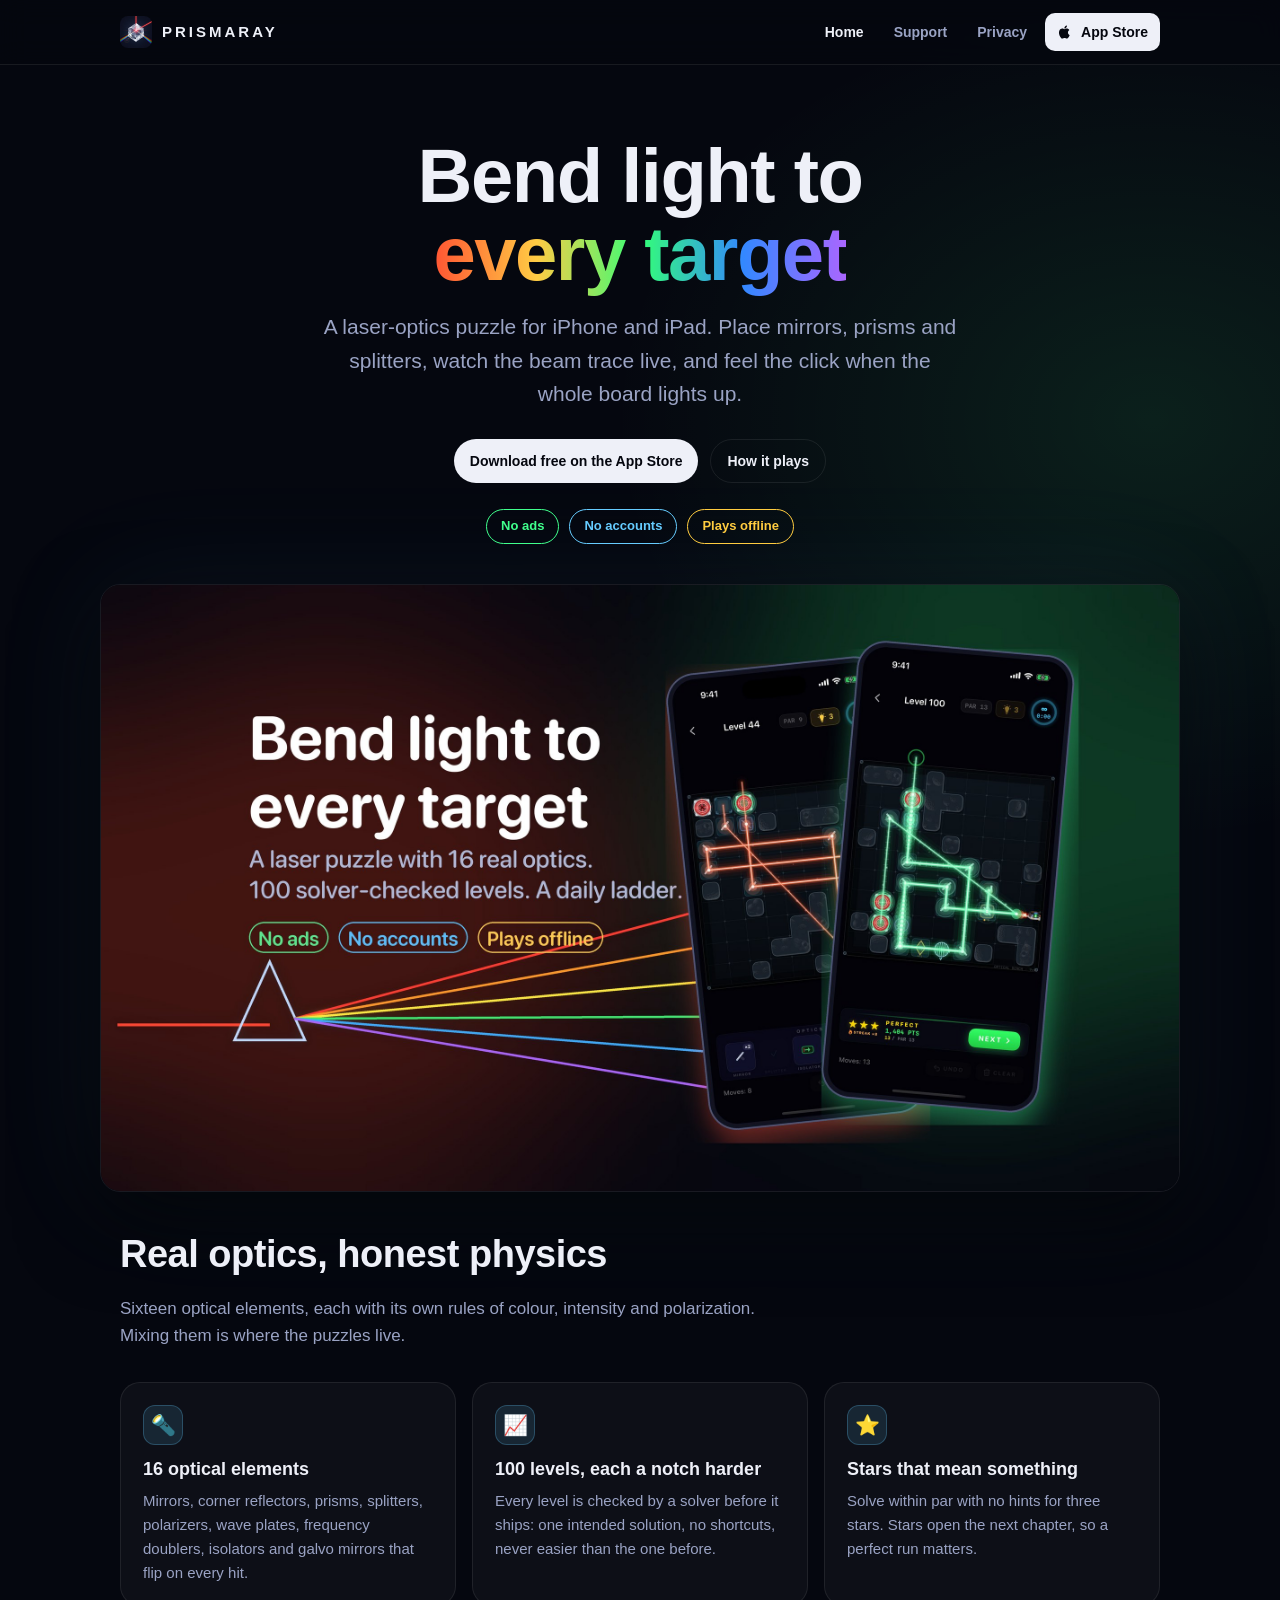
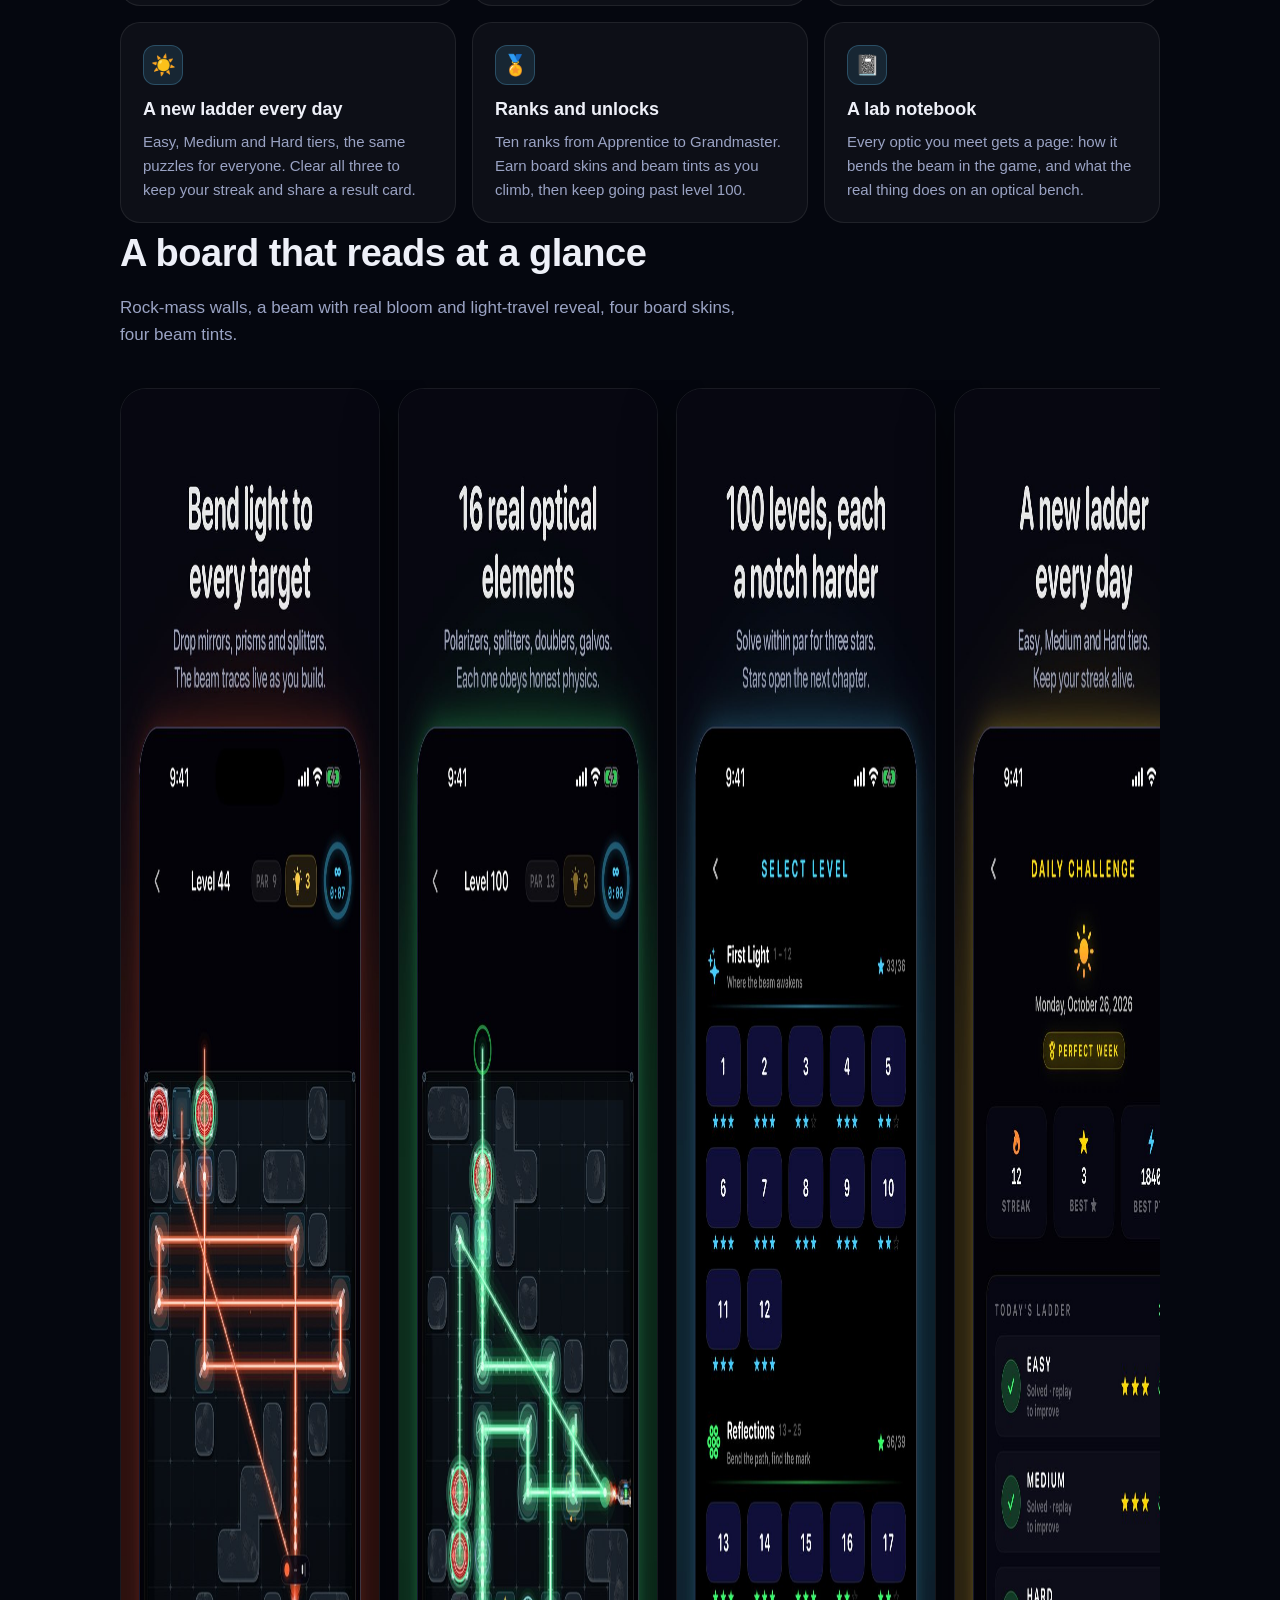
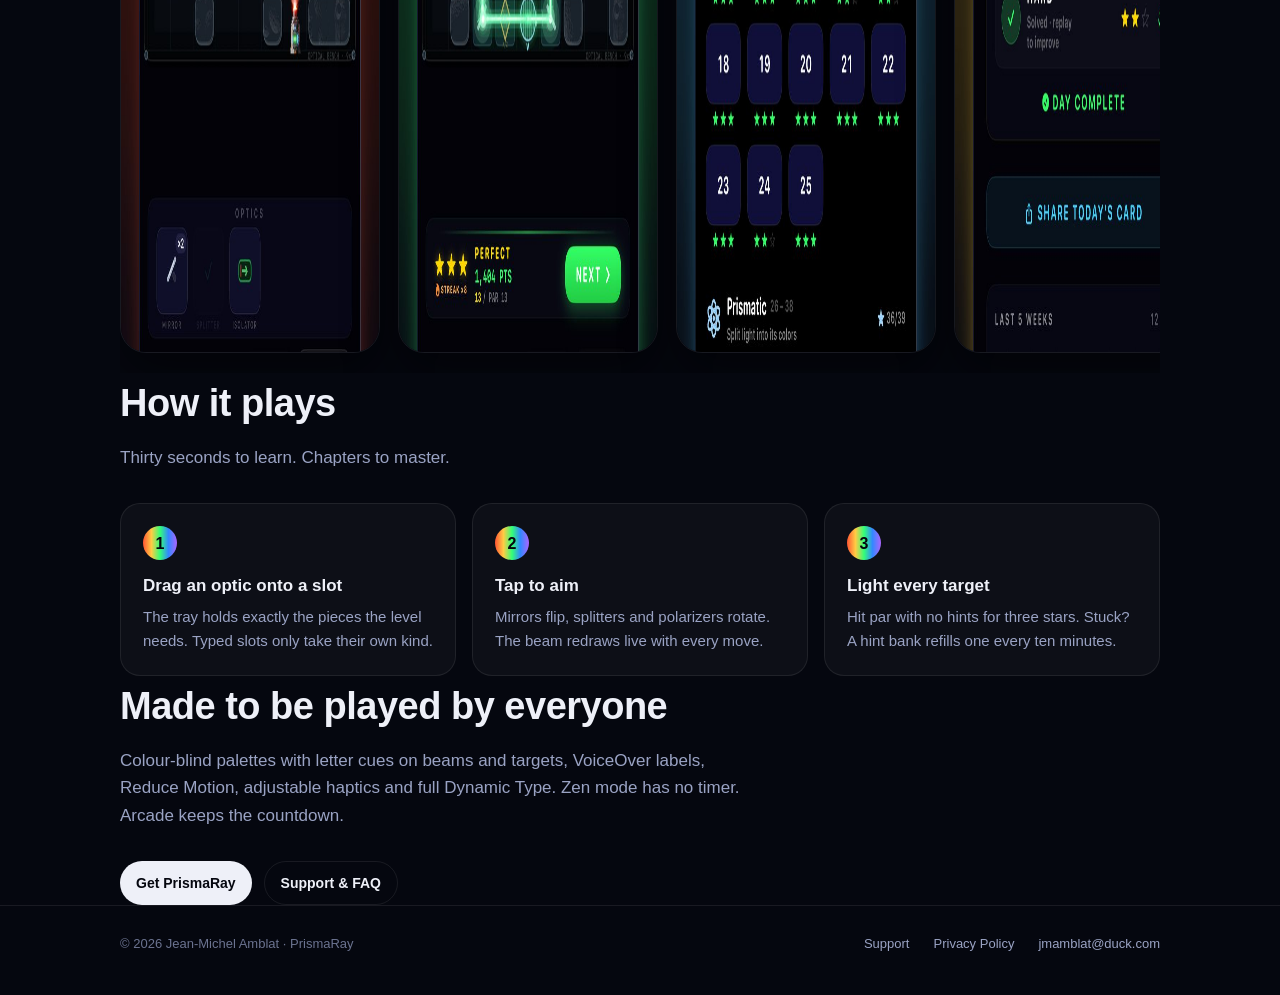
==== index.html @ 852812c8 "Redesign site: landing page, shared stylesheet, store art, FAQ accordion Co-Authored-By: Claude Fabl" ====
<!DOCTYPE html>
<html lang="en">
<head>
<meta charset="UTF-8">
<meta name="viewport" content="width=device-width, initial-scale=1.0">
<title>PrismaRay — Bend light to every target</title>
<meta name="description" content="PrismaRay is a laser-optics puzzle for iPhone and iPad. Sixteen real optical elements, 100 solver-checked levels, a daily ladder, ranks and a lab notebook. No ads, no accounts, plays offline.">
<meta property="og:title" content="PrismaRay — Bend light to every target">
<meta property="og:description" content="A laser-optics puzzle with 16 real elements, 100 solver-checked levels and a daily ladder. Free on the App Store.">
<meta property="og:image" content="https://sourcefrenchy.github.io/prismaray-pages/assets/og.jpg">
<meta property="og:type" content="website">
<meta name="twitter:card" content="summary_large_image">
<link rel="icon" href="assets/icon-512.png" type="image/png">
<link rel="apple-touch-icon" href="assets/apple-touch-icon.png">
<link rel="stylesheet" href="style.css">
</head>
<body>
<header class="nav">
  <div class="wrap">
    <a class="brand" href="index.html"><img src="assets/icon-512.png" alt="" width="32" height="32">PRISMARAY</a>
    <nav>
      <a href="index.html" class="active hide-sm">Home</a>
      <a href="support.html">Support</a>
      <a href="privacy-policy.html" class="hide-sm">Privacy</a>
      <a class="btn" href="https://apps.apple.com/us/app/prismaray/id6781785309" rel="noopener">
        <svg viewBox="0 0 24 24" aria-hidden="true"><path d="M16.37 12.6c0-2.5 2.05-3.7 2.14-3.76-1.17-1.7-2.98-1.94-3.62-1.97-1.54-.16-3 .9-3.78.9-.78 0-1.98-.88-3.26-.86-1.68.03-3.22.98-4.08 2.48-1.74 3.02-.45 7.48 1.25 9.93.83 1.2 1.82 2.54 3.12 2.5 1.25-.05 1.73-.81 3.24-.81 1.52 0 1.94.81 3.27.78 1.35-.02 2.2-1.22 3.02-2.42.95-1.39 1.34-2.74 1.36-2.81-.03-.01-2.62-1-2.66-3.96zM13.9 5.25c.69-.83 1.15-1.99 1.02-3.15-.99.04-2.19.66-2.9 1.49-.64.74-1.2 1.92-1.05 3.05 1.1.09 2.24-.56 2.93-1.39z"/></svg>
        App Store
      </a>
    </nav>
  </div>
</header>

<main>
  <section class="hero wrap">
    <h1>Bend light to<br><span>every target</span></h1>
    <p>A laser-optics puzzle for iPhone and iPad. Place mirrors, prisms and splitters, watch the beam trace live, and feel the click when the whole board lights up.</p>
    <div class="cta">
      <a class="btn" href="https://apps.apple.com/us/app/prismaray/id6781785309" rel="noopener">Download free on the App Store</a>
      <a class="btn ghost" href="#how">How it plays</a>
    </div>
    <div class="pills">
      <span class="pill g">No ads</span><span class="pill b">No accounts</span><span class="pill y">Plays offline</span>
    </div>
    <div class="art"><img src="assets/header.jpg" alt="PrismaRay boards with a red beam mid-solve and a green solved beam" width="2400" height="1350"></div>
  </section>

  <section class="wrap" id="features">
    <h2>Real optics, honest physics</h2>
    <p class="lead">Sixteen optical elements, each with its own rules of colour, intensity and polarization. Mixing them is where the puzzles live.</p>
    <div class="grid">
      <div class="card"><div class="ico">🔦</div><h3>16 optical elements</h3><p>Mirrors, corner reflectors, prisms, splitters, polarizers, wave plates, frequency doublers, isolators and galvo mirrors that flip on every hit.</p></div>
      <div class="card"><div class="ico">📈</div><h3>100 levels, each a notch harder</h3><p>Every level is checked by a solver before it ships: one intended solution, no shortcuts, never easier than the one before.</p></div>
      <div class="card"><div class="ico">⭐</div><h3>Stars that mean something</h3><p>Solve within par with no hints for three stars. Stars open the next chapter, so a perfect run matters.</p></div>
      <div class="card"><div class="ico">☀️</div><h3>A new ladder every day</h3><p>Easy, Medium and Hard tiers, the same puzzles for everyone. Clear all three to keep your streak and share a result card.</p></div>
      <div class="card"><div class="ico">🏅</div><h3>Ranks and unlocks</h3><p>Ten ranks from Apprentice to Grandmaster. Earn board skins and beam tints as you climb, then keep going past level 100.</p></div>
      <div class="card"><div class="ico">📓</div><h3>A lab notebook</h3><p>Every optic you meet gets a page: how it bends the beam in the game, and what the real thing does on an optical bench.</p></div>
    </div>
  </section>

  <section class="wrap" id="screens">
    <h2>A board that reads at a glance</h2>
    <p class="lead">Rock-mass walls, a beam with real bloom and light-travel reveal, four board skins, four beam tints.</p>
    <div class="screens">
      <img src="assets/01-bend-light.jpg" alt="Level 44 with a red beam bouncing between mirrors" loading="lazy" width="720" height="1565">
      <img src="assets/02-optics.jpg" alt="Level 100 solved, showing polarizers, a wave plate and an isolator" loading="lazy" width="720" height="1565">
      <img src="assets/03-levels.jpg" alt="Chapter level select with stars" loading="lazy" width="720" height="1565">
      <img src="assets/04-daily.jpg" alt="Daily challenge ladder with a twelve-day streak" loading="lazy" width="720" height="1565">
      <img src="assets/05-ranks.jpg" alt="A solved board in the neon skin" loading="lazy" width="720" height="1565">
      <img src="assets/06-codex.jpg" alt="The lab notebook codex" loading="lazy" width="720" height="1565">
    </div>
  </section>

  <section class="wrap" id="how">
    <h2>How it plays</h2>
    <p class="lead">Thirty seconds to learn. Chapters to master.</p>
    <div class="steps">
      <div class="step"><h3>Drag an optic onto a slot</h3><p>The tray holds exactly the pieces the level needs. Typed slots only take their own kind.</p></div>
      <div class="step"><h3>Tap to aim</h3><p>Mirrors flip, splitters and polarizers rotate. The beam redraws live with every move.</p></div>
      <div class="step"><h3>Light every target</h3><p>Hit par with no hints for three stars. Stuck? A hint bank refills one every ten minutes.</p></div>
    </div>
  </section>

  <section class="wrap" id="everyone">
    <h2>Made to be played by everyone</h2>
    <p class="lead">Colour-blind palettes with letter cues on beams and targets, VoiceOver labels, Reduce Motion, adjustable haptics and full Dynamic Type. Zen mode has no timer. Arcade keeps the countdown.</p>
    <div class="cta" style="display:flex;gap:12px;flex-wrap:wrap">
      <a class="btn" href="https://apps.apple.com/us/app/prismaray/id6781785309" rel="noopener">Get PrismaRay</a>
      <a class="btn ghost" href="support.html">Support &amp; FAQ</a>
    </div>
  </section>
</main>

<footer>
  <div class="wrap">
    <span>© 2026 Jean-Michel Amblat · PrismaRay</span>
    <span class="spacer"></span>
    <a href="support.html">Support</a>
    <a href="privacy-policy.html">Privacy Policy</a>
    <a href="mailto:jmamblat@duck.com">jmamblat@duck.com</a>
  </div>
</footer>
</body>
</html>
---- style.css ----
:root {
  color-scheme: dark;
  --bg: #05070f;
  --bg-2: #0a0d1c;
  --surface: rgba(255,255,255,.035);
  --border: rgba(255,255,255,.08);
  --text: #eef0f8;
  --muted: #9aa3c4;
  --accent: #66ccff;
  --red: #ff5c40;
  --green: #40ff8c;
  --yellow: #ffcc40;
  --rainbow: linear-gradient(90deg,#ff5533,#ffcc44,#33ff77,#3388ff,#aa66ff);
  --radius: 20px;
}
* { box-sizing: border-box; }
html { scroll-behavior: smooth; }
body {
  margin: 0; background: var(--bg); color: var(--text);
  font-family: ui-rounded, -apple-system, BlinkMacSystemFont, "SF Pro Rounded", "Segoe UI", Roboto, sans-serif;
  line-height: 1.6; -webkit-font-smoothing: antialiased;
  background-image:
    radial-gradient(900px 600px at 15% -10%, rgba(255,92,64,.16), transparent 60%),
    radial-gradient(900px 700px at 90% 10%, rgba(64,255,140,.10), transparent 60%);
  background-repeat: no-repeat;
}
a { color: var(--accent); text-decoration: none; }
a:hover { text-decoration: underline; }
.wrap { max-width: 1080px; margin: 0 auto; padding: 0 20px; }

/* Nav */
.nav { position: sticky; top: 0; z-index: 10; backdrop-filter: blur(14px); -webkit-backdrop-filter: blur(14px);
  background: rgba(5,7,15,.72); border-bottom: 1px solid var(--border); }
.nav .wrap { display: flex; align-items: center; gap: 14px; height: 64px; }
.brand { display: flex; align-items: center; gap: 10px; color: var(--text); font-weight: 700; letter-spacing: 3px; font-size: 15px; }
.brand img { width: 32px; height: 32px; border-radius: 8px; }
.brand:hover { text-decoration: none; }
.nav nav { margin-left: auto; display: flex; gap: 6px; align-items: center; }
.nav nav a { color: var(--muted); font-size: 14px; font-weight: 600; padding: 8px 12px; border-radius: 10px; }
.nav nav a:hover { color: var(--text); background: var(--surface); text-decoration: none; }
.nav nav a.active { color: var(--text); }
.btn { display: inline-flex; align-items: center; gap: 8px; padding: 10px 16px; border-radius: 999px;
  font-weight: 700; font-size: 14px; color: #05070f !important; background: var(--text); white-space: nowrap; }
.btn:hover { text-decoration: none; background: #fff; }
.btn.ghost { background: transparent; color: var(--text) !important; border: 1px solid var(--border); }
.btn.ghost:hover { background: var(--surface); }
.btn svg { width: 16px; height: 16px; fill: currentColor; }

/* Hero */
.hero { padding: 72px 0 32px; text-align: center; }
.hero h1 { font-size: clamp(40px, 7vw, 76px); line-height: 1.02; letter-spacing: -1.5px; margin: 0 0 18px; font-weight: 800; }
.hero h1 span { background: var(--rainbow); -webkit-background-clip: text; background-clip: text; color: transparent; }
.hero p { font-size: clamp(17px, 2.2vw, 21px); color: var(--muted); max-width: 640px; margin: 0 auto 28px; }
.hero .cta { display: flex; gap: 12px; justify-content: center; flex-wrap: wrap; }
.pills { display: flex; gap: 10px; justify-content: center; flex-wrap: wrap; margin-top: 26px; }
.pill { font-size: 13px; font-weight: 700; padding: 6px 14px; border-radius: 999px; border: 1px solid; }
.pill.g { color: var(--green); } .pill.b { color: var(--accent); } .pill.y { color: var(--yellow); }

.art { margin: 40px auto 0; border-radius: var(--radius); overflow: hidden; border: 1px solid var(--border);
  box-shadow: 0 30px 80px rgba(0,0,0,.6), 0 0 120px rgba(102,204,255,.08); }
.art img { display: block; width: 100%; height: auto; }

/* Sections */
section { padding: 64px 0; }
h2 { font-size: clamp(26px, 4vw, 38px); letter-spacing: -.5px; margin: 0 0 10px; }
.lead { color: var(--muted); font-size: 17px; max-width: 640px; margin: 0 0 32px; }
.grid { display: grid; grid-template-columns: repeat(auto-fit, minmax(260px, 1fr)); gap: 16px; }
.card { background: var(--surface); border: 1px solid var(--border); border-radius: var(--radius); padding: 22px 22px 20px; }
.card h3 { margin: 10px 0 6px; font-size: 18px; }
.card p { margin: 0; color: var(--muted); font-size: 15px; }
.ico { width: 40px; height: 40px; border-radius: 12px; display: grid; place-items: center; font-size: 20px;
  background: rgba(102,204,255,.12); border: 1px solid rgba(102,204,255,.25); }

/* Screens */
.screens { display: flex; gap: 18px; overflow-x: auto; padding: 8px 4px 20px; scroll-snap-type: x mandatory; -webkit-overflow-scrolling: touch; }
.screens img { flex: 0 0 auto; width: 260px; border-radius: 26px; border: 1px solid var(--border); scroll-snap-align: start;
  box-shadow: 0 20px 50px rgba(0,0,0,.5); }

/* Steps */
.steps { display: grid; grid-template-columns: repeat(auto-fit, minmax(220px, 1fr)); gap: 16px; counter-reset: step; }
.step { padding: 22px; border-radius: var(--radius); background: var(--surface); border: 1px solid var(--border); }
.step::before { counter-increment: step; content: counter(step); display: inline-grid; place-items: center; width: 34px; height: 34px;
  border-radius: 50%; background: var(--rainbow); color: #05070f; font-weight: 800; margin-bottom: 12px; }
.step h3 { margin: 0 0 6px; font-size: 17px; } .step p { margin: 0; color: var(--muted); font-size: 15px; }

/* Docs pages */
.doc { padding: 56px 0 80px; max-width: 760px; }
.doc h1 { font-size: clamp(32px, 5vw, 44px); letter-spacing: -.5px; margin: 0 0 6px; }
.doc .sub { color: var(--muted); font-size: 14px; margin-bottom: 28px; }
.doc h2 { font-size: 22px; margin: 40px 0 10px; }
.doc p, .doc li { color: #c8cdde; font-size: 16px; }
.callout { background: var(--surface); border: 1px solid var(--border); border-left: 3px solid var(--accent); border-radius: 14px; padding: 16px 20px; }
.callout p { margin: 0; }
details { border: 1px solid var(--border); border-radius: 14px; background: var(--surface); padding: 0 18px; margin-top: 10px; }
summary { cursor: pointer; font-weight: 700; padding: 14px 0; list-style: none; display: flex; justify-content: space-between; align-items: center; }
summary::-webkit-details-marker { display: none; }
summary::after { content: "+"; color: var(--muted); font-size: 20px; }
details[open] summary::after { content: "–"; }
details p { margin: 0 0 14px; }

footer { border-top: 1px solid var(--border); padding: 28px 0 40px; color: #6b7390; font-size: 13px; }
footer .wrap { display: flex; flex-wrap: wrap; gap: 12px 24px; align-items: center; }
footer a { color: var(--muted); }
footer .spacer { flex: 1; }
@media (max-width: 600px) { .nav nav a.hide-sm { display: none; } .hero { padding-top: 48px; } section { padding: 48px 0; } }
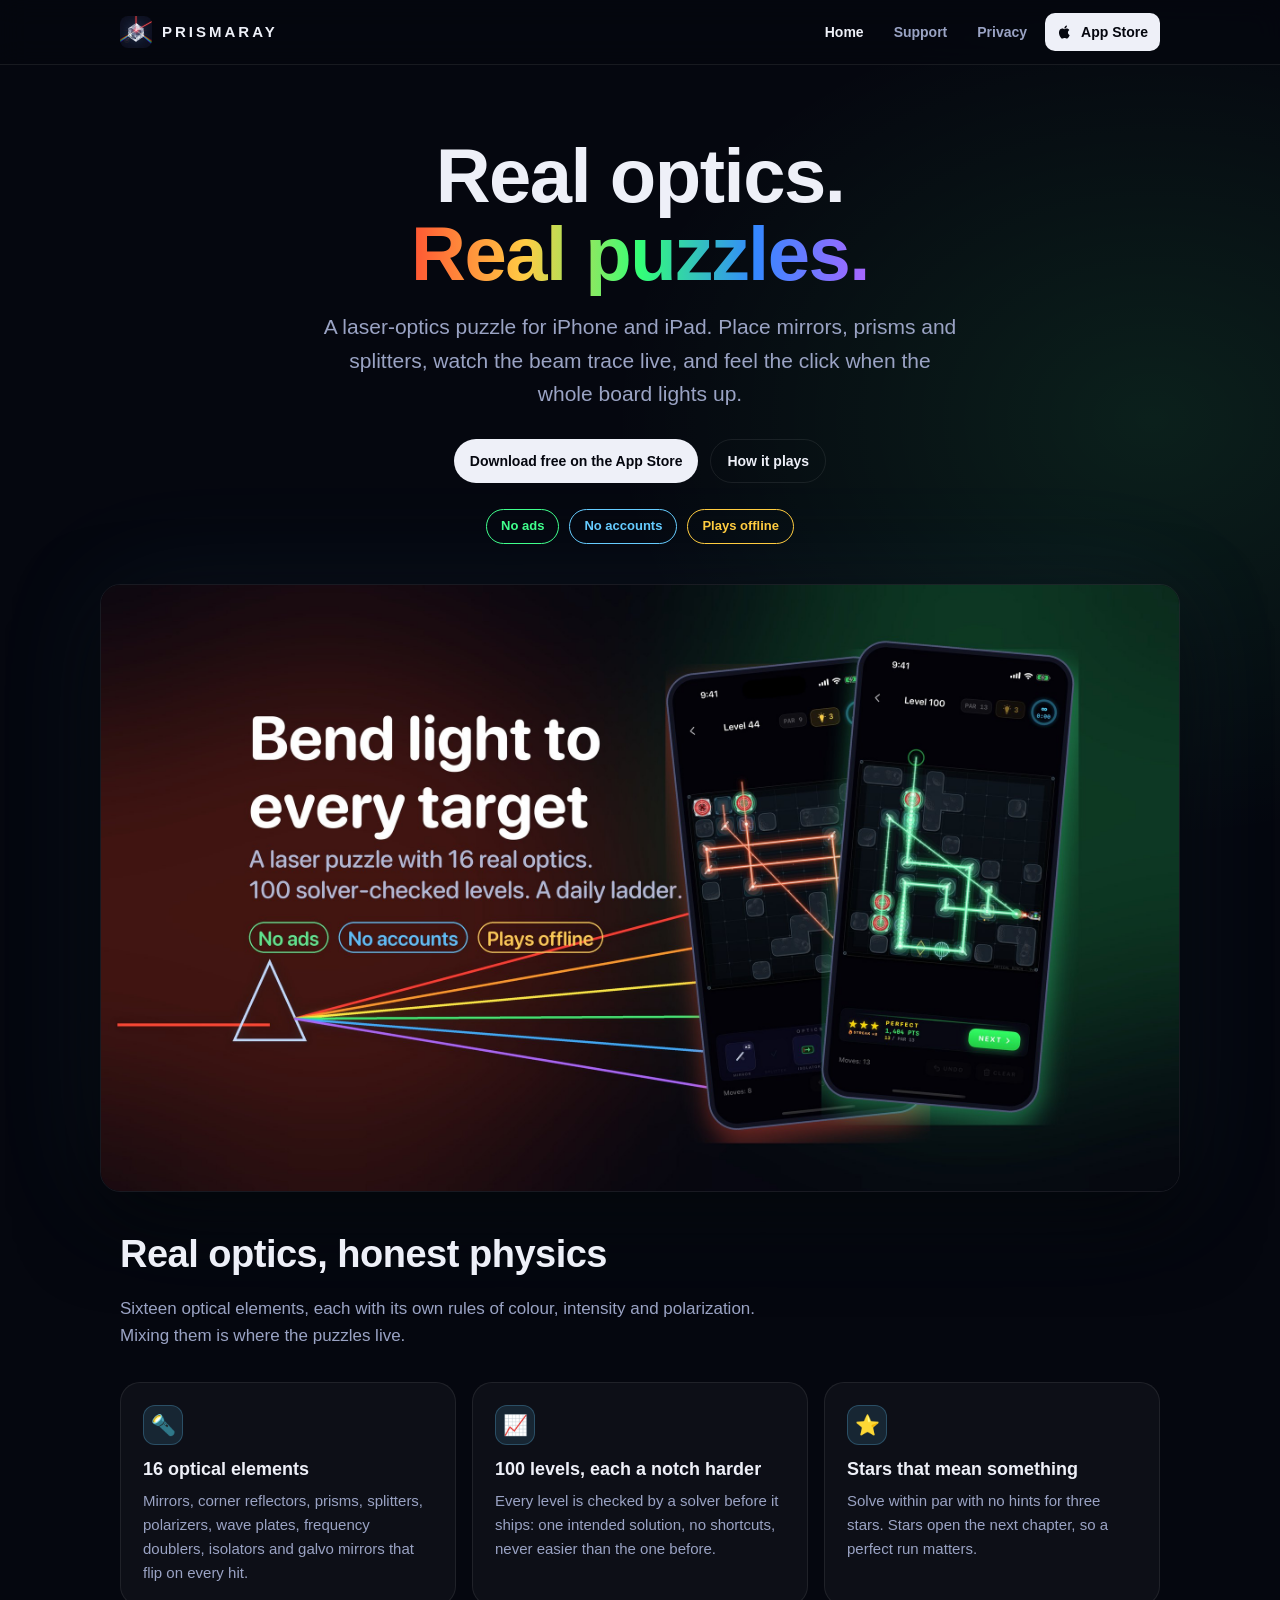
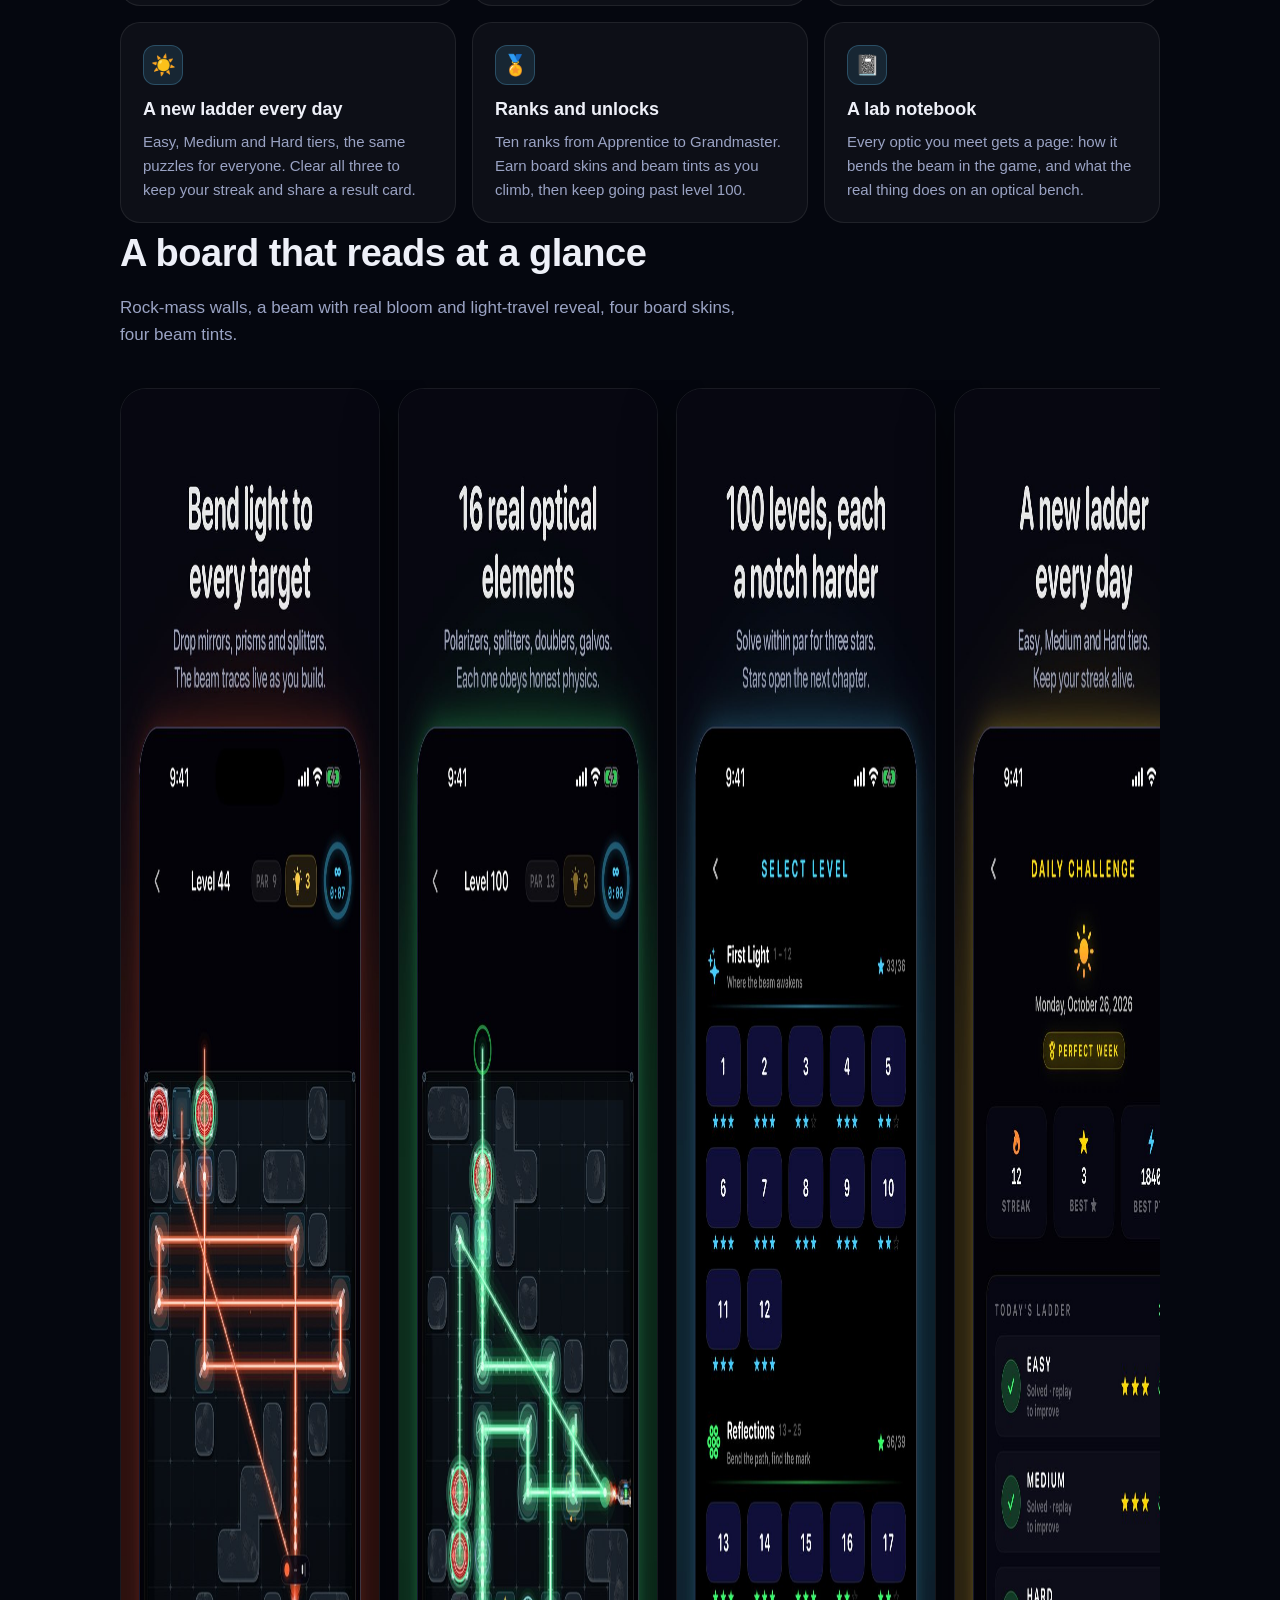
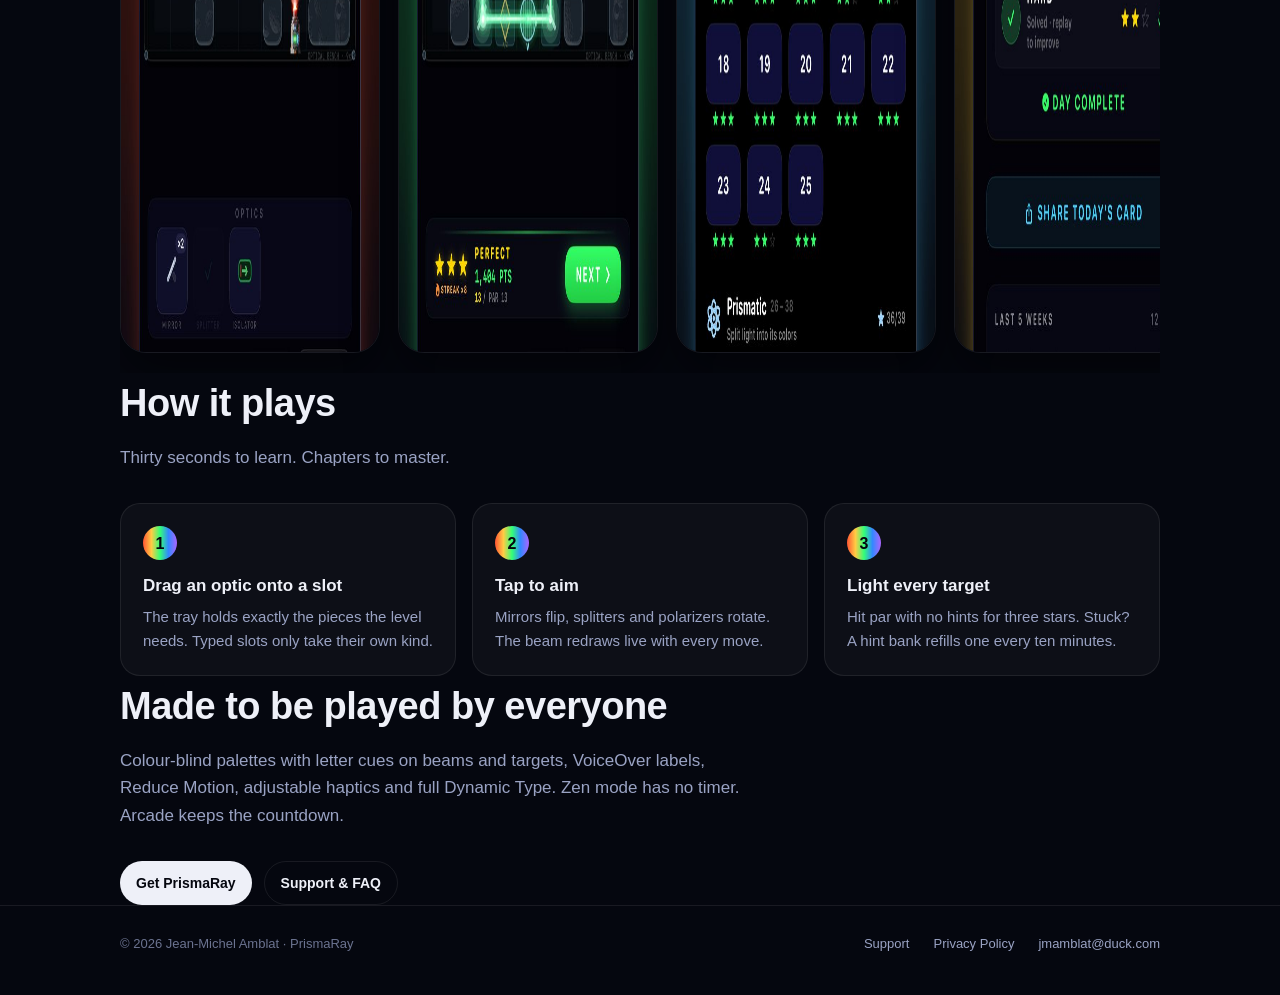
==== commit 240500ac: "Landing headline no longer repeats the header art Co-Authored-By: Claude Fable 5.1 <noreply@anthropi" ====
--- a/index.html
+++ b/index.html
@@ -32,7 +32,7 @@
 
 <main>
   <section class="hero wrap">
-    <h1>Bend light to<br><span>every target</span></h1>
+    <h1>Real optics.<br><span>Real puzzles.</span></h1>
     <p>A laser-optics puzzle for iPhone and iPad. Place mirrors, prisms and splitters, watch the beam trace live, and feel the click when the whole board lights up.</p>
     <div class="cta">
       <a class="btn" href="https://apps.apple.com/us/app/prismaray/id6781785309" rel="noopener">Download free on the App Store</a>
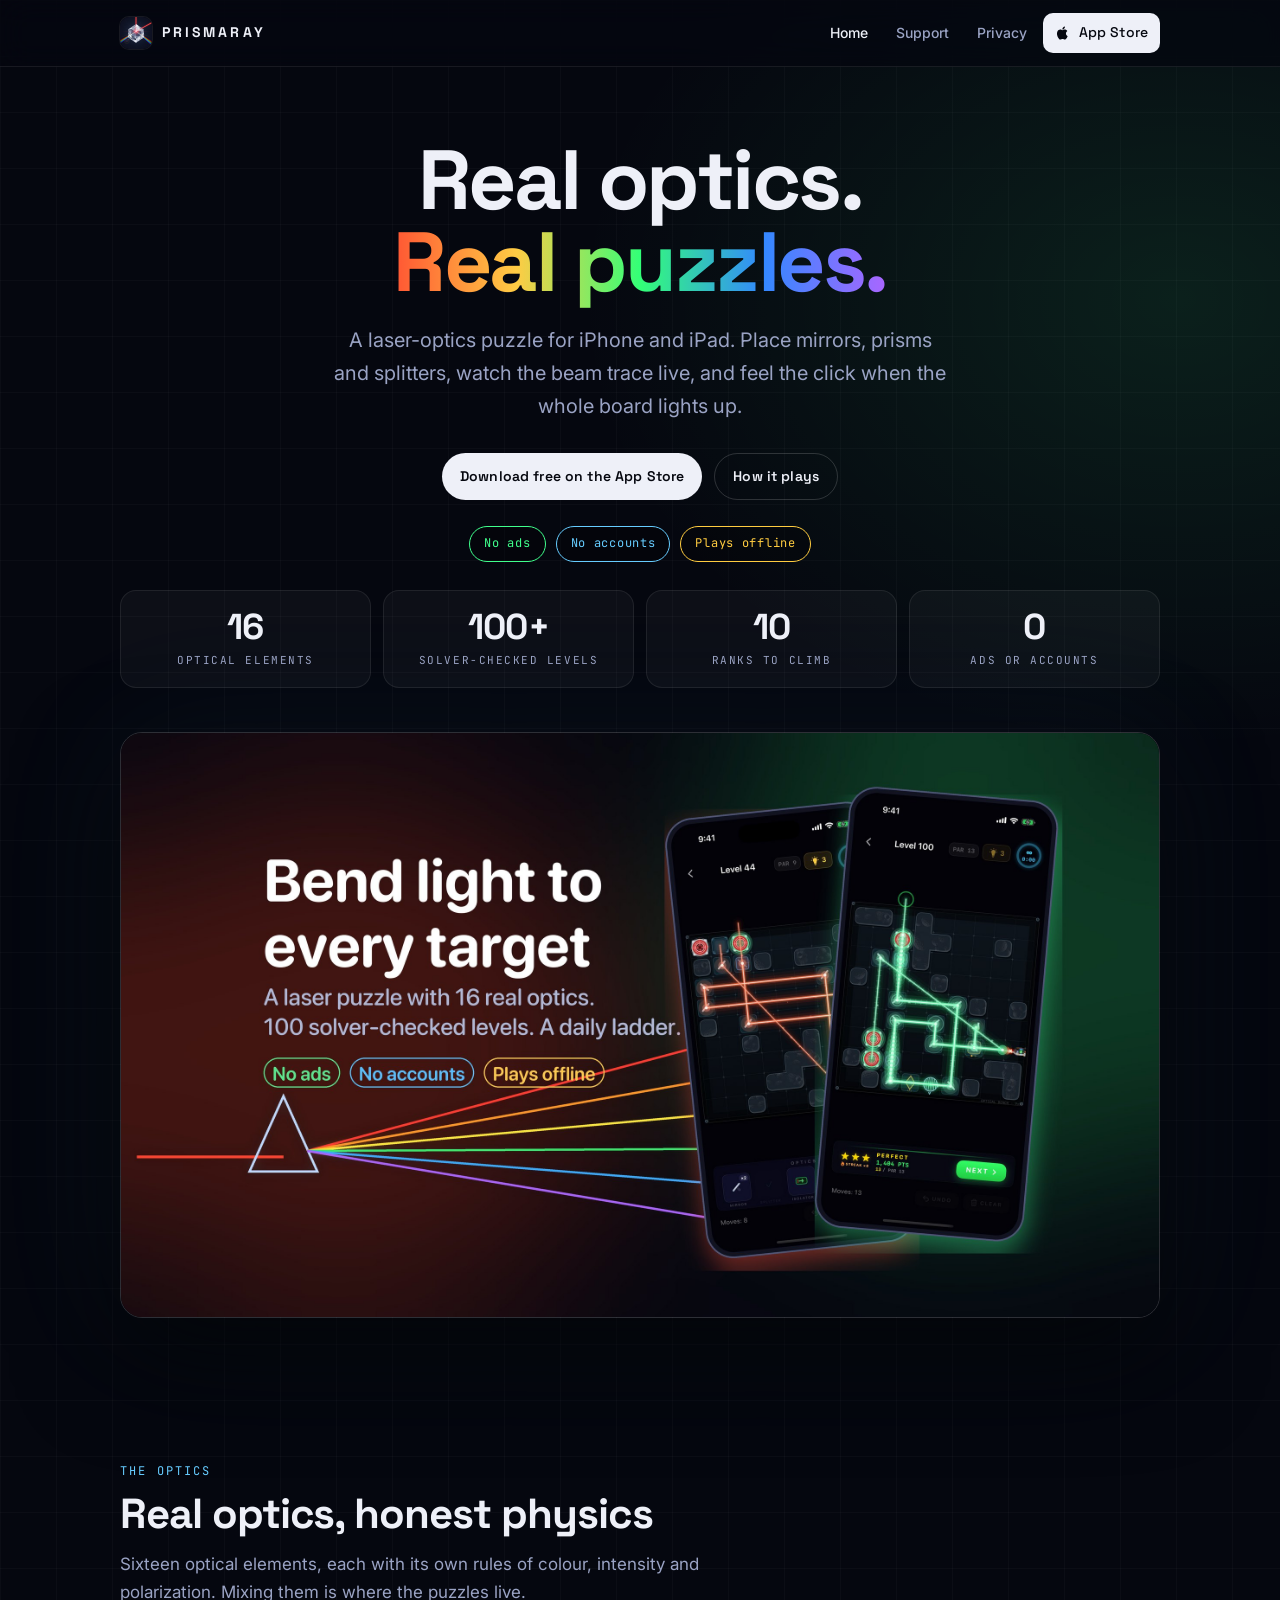
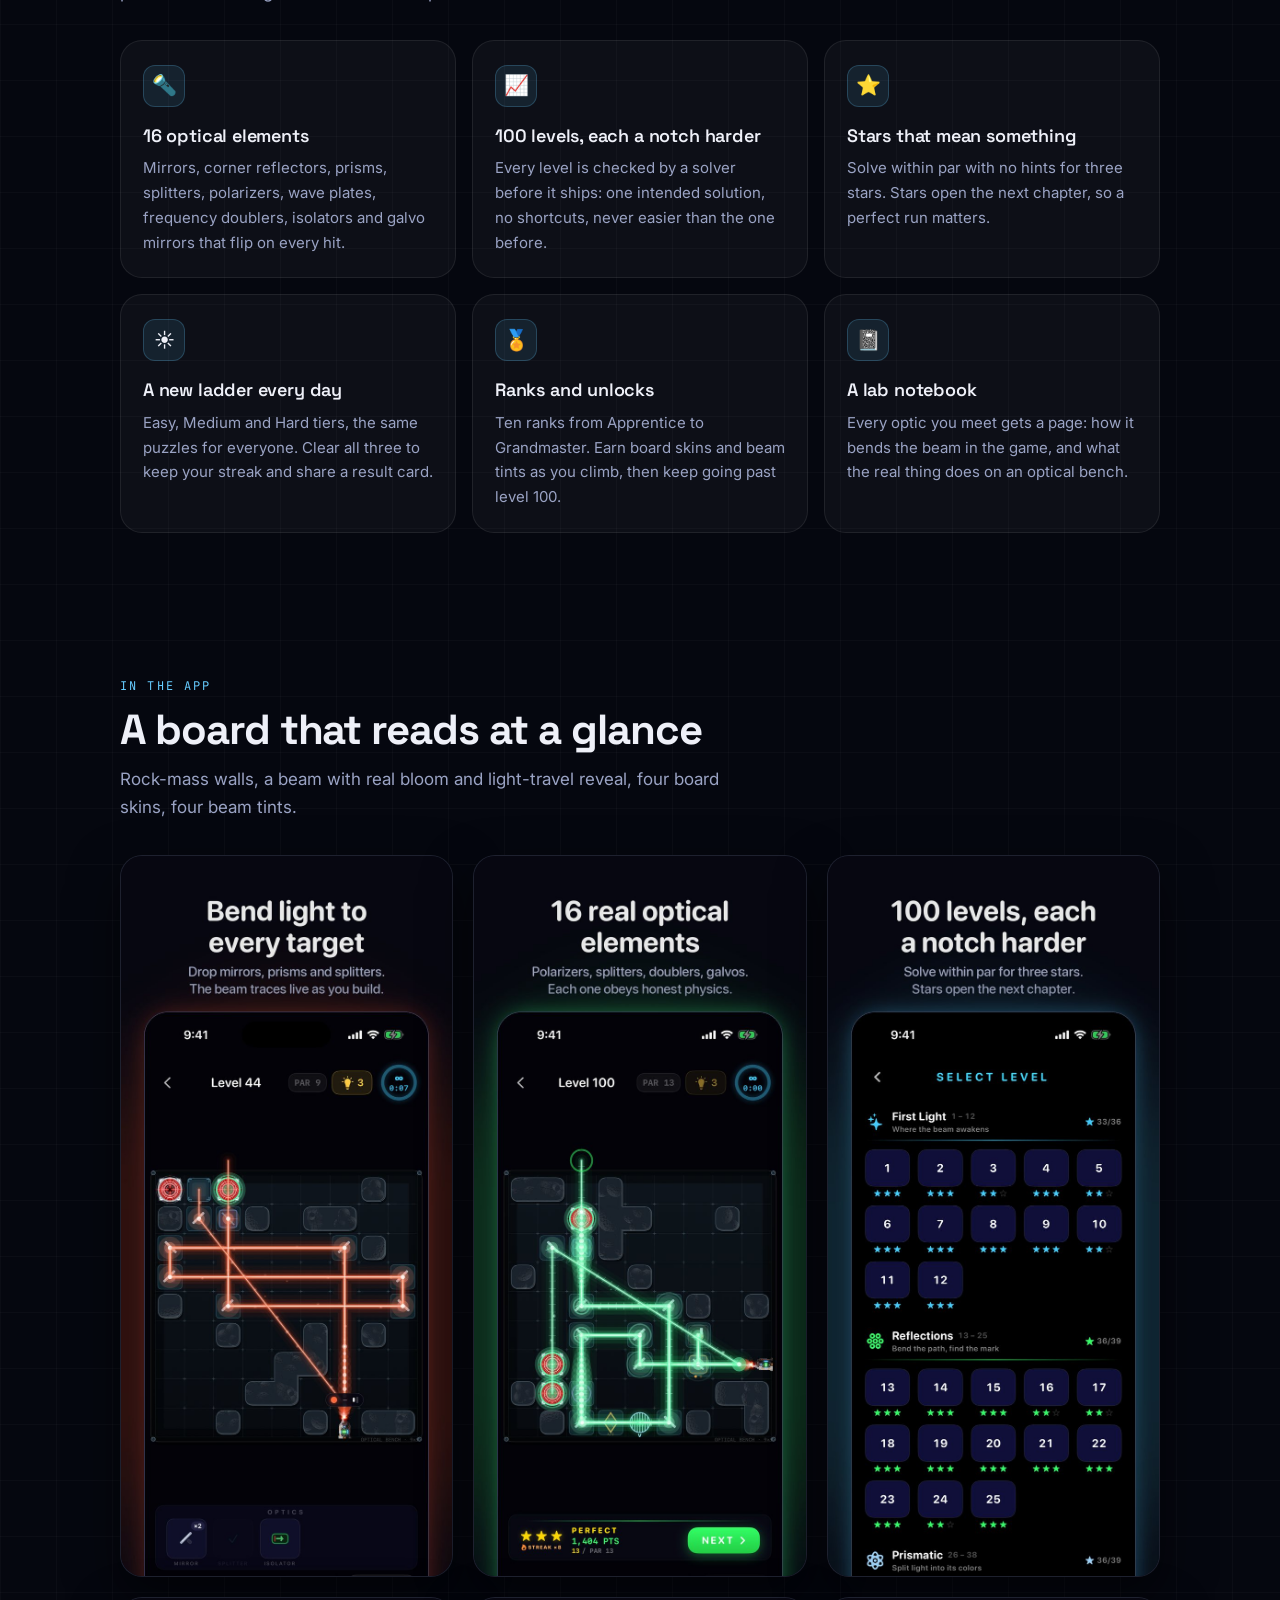
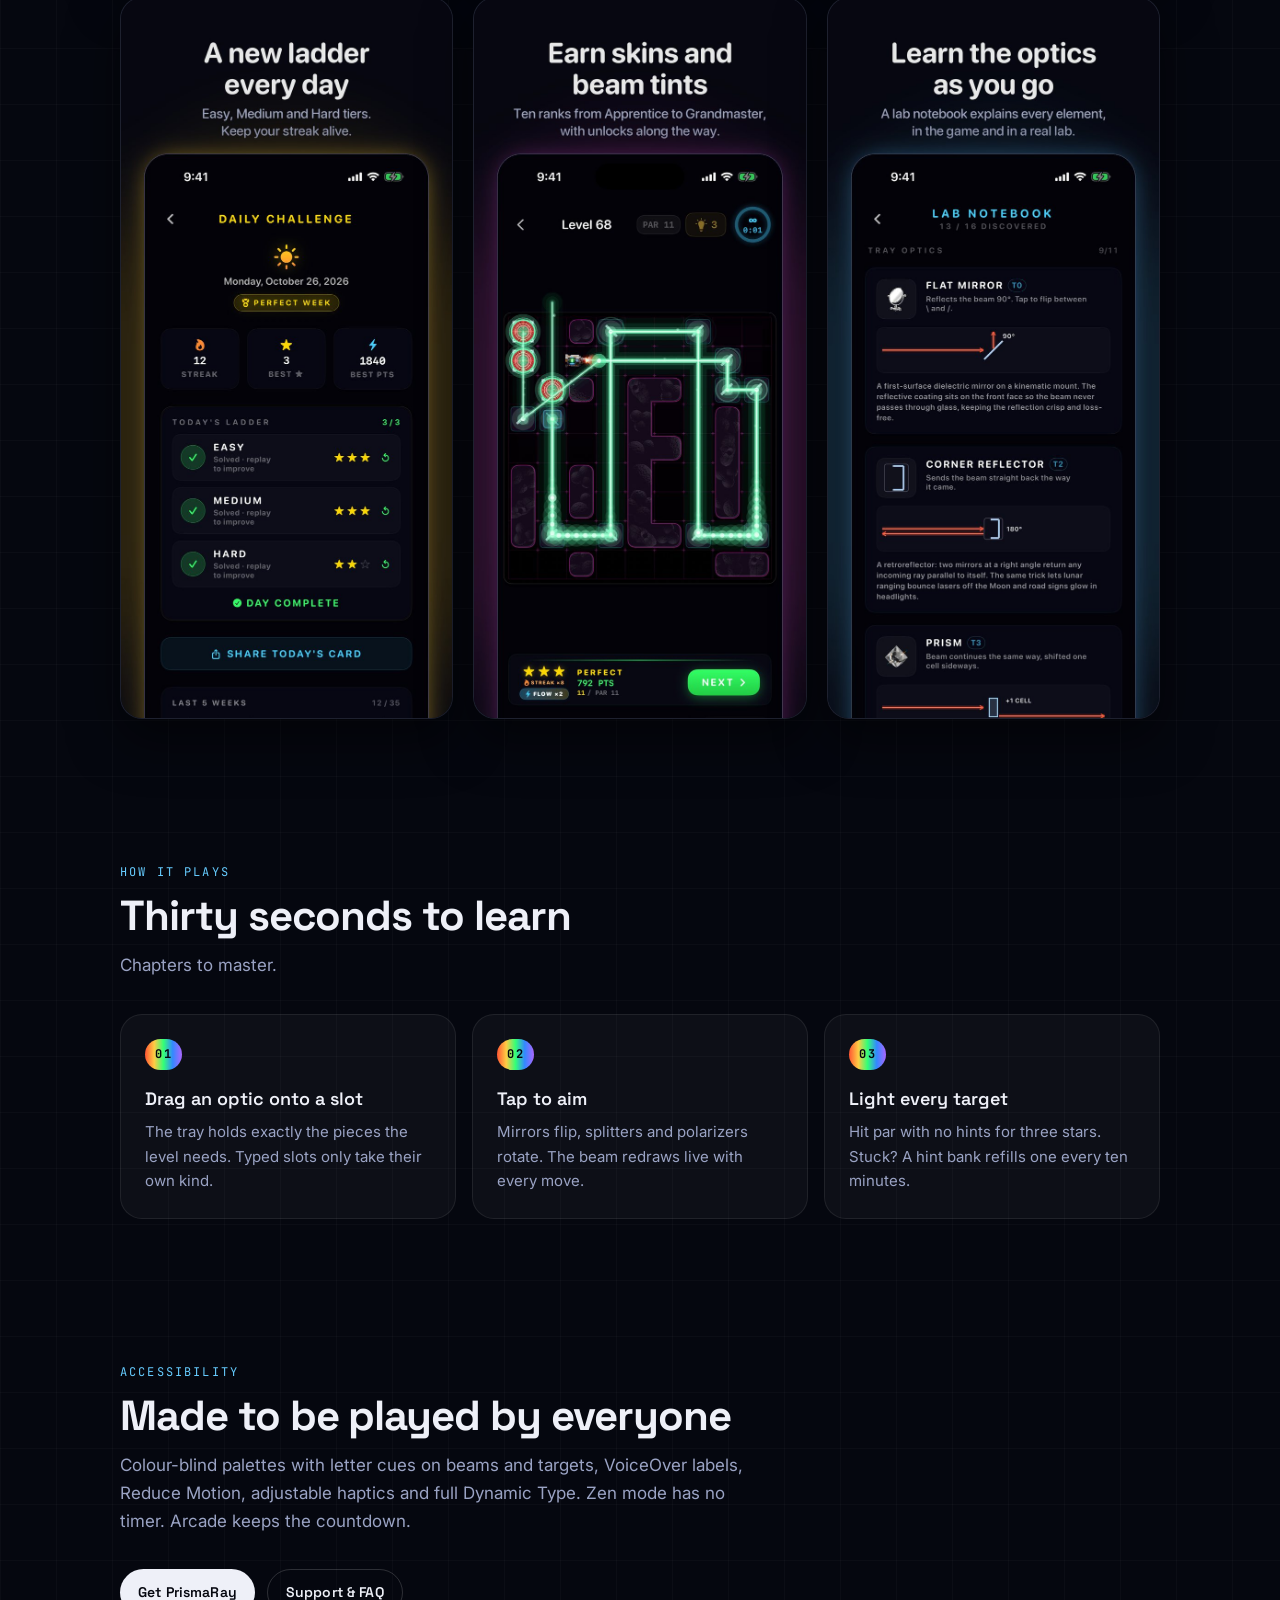
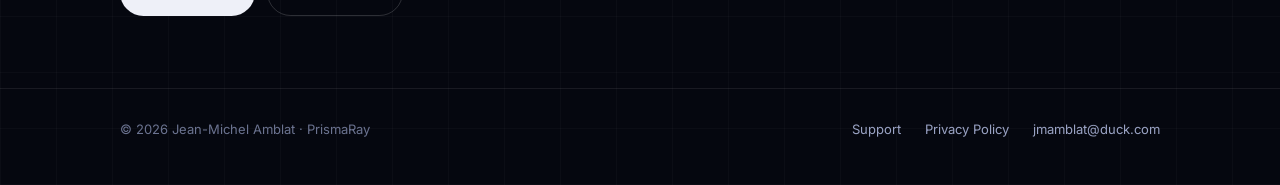
==== commit 94741161: "Site refresh: Space Grotesk / Inter / JetBrains Mono, stats row, eyebrows, screenshot grid, hover st" ====
--- a/index.html
+++ b/index.html
@@ -12,7 +12,10 @@
 <meta name="twitter:card" content="summary_large_image">
 <link rel="icon" href="assets/icon-512.png" type="image/png">
 <link rel="apple-touch-icon" href="assets/apple-touch-icon.png">
-<link rel="stylesheet" href="style.css">
+<link rel="preconnect" href="https://fonts.googleapis.com">
+<link rel="preconnect" href="https://fonts.gstatic.com" crossorigin>
+<link href="https://fonts.googleapis.com/css2?family=Inter:wght@400;500;600&family=Space+Grotesk:wght@500;600;700&family=JetBrains+Mono:wght@500;700&display=swap" rel="stylesheet">
+<link rel="stylesheet" href="style.css?v=6">
 </head>
 <body>
 <header class="nav">
@@ -41,10 +44,17 @@
     <div class="pills">
       <span class="pill g">No ads</span><span class="pill b">No accounts</span><span class="pill y">Plays offline</span>
     </div>
-    <div class="art"><img src="assets/header.jpg" alt="PrismaRay boards with a red beam mid-solve and a green solved beam" width="2400" height="1350"></div>
+    <div class="stats">
+      <div class="stat"><b>16</b><span>optical elements</span></div>
+      <div class="stat"><b>100+</b><span>solver-checked levels</span></div>
+      <div class="stat"><b>10</b><span>ranks to climb</span></div>
+      <div class="stat"><b>0</b><span>ads or accounts</span></div>
+    </div>
+    <div class="art"><img src="assets/header.jpg" alt="PrismaRay boards with a red beam mid-solve and a green solved beam" ></div>
   </section>
 
   <section class="wrap" id="features">
+    <p class="eyebrow">The optics</p>
     <h2>Real optics, honest physics</h2>
     <p class="lead">Sixteen optical elements, each with its own rules of colour, intensity and polarization. Mixing them is where the puzzles live.</p>
     <div class="grid">
@@ -58,21 +68,23 @@
   </section>
 
   <section class="wrap" id="screens">
+    <p class="eyebrow">In the app</p>
     <h2>A board that reads at a glance</h2>
     <p class="lead">Rock-mass walls, a beam with real bloom and light-travel reveal, four board skins, four beam tints.</p>
-    <div class="screens">
-      <img src="assets/01-bend-light.jpg" alt="Level 44 with a red beam bouncing between mirrors" loading="lazy" width="720" height="1565">
-      <img src="assets/02-optics.jpg" alt="Level 100 solved, showing polarizers, a wave plate and an isolator" loading="lazy" width="720" height="1565">
-      <img src="assets/03-levels.jpg" alt="Chapter level select with stars" loading="lazy" width="720" height="1565">
-      <img src="assets/04-daily.jpg" alt="Daily challenge ladder with a twelve-day streak" loading="lazy" width="720" height="1565">
-      <img src="assets/05-ranks.jpg" alt="A solved board in the neon skin" loading="lazy" width="720" height="1565">
-      <img src="assets/06-codex.jpg" alt="The lab notebook codex" loading="lazy" width="720" height="1565">
+    <div class="shots">
+      <figure class="shot"><img src="assets/01-bend-light.jpg" alt="Level 44 with a red beam bouncing between mirrors" loading="lazy"></figure>
+      <figure class="shot"><img src="assets/02-optics.jpg" alt="Level 100 solved, showing polarizers, a wave plate and an isolator" loading="lazy"></figure>
+      <figure class="shot"><img src="assets/03-levels.jpg" alt="Chapter level select with stars" loading="lazy"></figure>
+      <figure class="shot"><img src="assets/04-daily.jpg" alt="Daily challenge ladder with a twelve-day streak" loading="lazy"></figure>
+      <figure class="shot"><img src="assets/05-ranks.jpg" alt="A solved board in the neon skin" loading="lazy"></figure>
+      <figure class="shot"><img src="assets/06-codex.jpg" alt="The lab notebook codex" loading="lazy"></figure>
     </div>
   </section>
 
   <section class="wrap" id="how">
-    <h2>How it plays</h2>
-    <p class="lead">Thirty seconds to learn. Chapters to master.</p>
+    <p class="eyebrow">How it plays</p>
+    <h2>Thirty seconds to learn</h2>
+    <p class="lead">Chapters to master.</p>
     <div class="steps">
       <div class="step"><h3>Drag an optic onto a slot</h3><p>The tray holds exactly the pieces the level needs. Typed slots only take their own kind.</p></div>
       <div class="step"><h3>Tap to aim</h3><p>Mirrors flip, splitters and polarizers rotate. The beam redraws live with every move.</p></div>
@@ -81,6 +93,7 @@
   </section>
 
   <section class="wrap" id="everyone">
+    <p class="eyebrow">Accessibility</p>
     <h2>Made to be played by everyone</h2>
     <p class="lead">Colour-blind palettes with letter cues on beams and targets, VoiceOver labels, Reduce Motion, adjustable haptics and full Dynamic Type. Zen mode has no timer. Arcade keeps the countdown.</p>
     <div class="cta" style="display:flex;gap:12px;flex-wrap:wrap">
--- a/style.css
+++ b/style.css
@@ -1,9 +1,11 @@
 :root {
   color-scheme: dark;
   --bg: #05070f;
-  --bg-2: #0a0d1c;
+  --bg-2: #0b0e1d;
   --surface: rgba(255,255,255,.035);
+  --surface-2: rgba(255,255,255,.06);
   --border: rgba(255,255,255,.08);
+  --border-2: rgba(255,255,255,.16);
   --text: #eef0f8;
   --muted: #9aa3c4;
   --accent: #66ccff;
@@ -11,95 +13,119 @@
   --green: #40ff8c;
   --yellow: #ffcc40;
   --rainbow: linear-gradient(90deg,#ff5533,#ffcc44,#33ff77,#3388ff,#aa66ff);
-  --radius: 20px;
+  --radius: 22px;
+  --display: "Space Grotesk", "SF Pro Display", -apple-system, BlinkMacSystemFont, sans-serif;
+  --body: "Inter", -apple-system, BlinkMacSystemFont, "Segoe UI", Roboto, sans-serif;
+  --mono: "JetBrains Mono", ui-monospace, SFMono-Regular, Menlo, monospace;
 }
 * { box-sizing: border-box; }
 html { scroll-behavior: smooth; }
 body {
   margin: 0; background: var(--bg); color: var(--text);
-  font-family: ui-rounded, -apple-system, BlinkMacSystemFont, "SF Pro Rounded", "Segoe UI", Roboto, sans-serif;
-  line-height: 1.6; -webkit-font-smoothing: antialiased;
+  font-family: var(--body); font-size: 16px; line-height: 1.65;
+  -webkit-font-smoothing: antialiased; text-rendering: optimizeLegibility;
   background-image:
-    radial-gradient(900px 600px at 15% -10%, rgba(255,92,64,.16), transparent 60%),
-    radial-gradient(900px 700px at 90% 10%, rgba(64,255,140,.10), transparent 60%);
-  background-repeat: no-repeat;
+    radial-gradient(1000px 650px at 12% -10%, rgba(255,92,64,.16), transparent 60%),
+    radial-gradient(1000px 750px at 92% 6%, rgba(64,255,140,.10), transparent 60%),
+    linear-gradient(rgba(255,255,255,.025) 1px, transparent 1px),
+    linear-gradient(90deg, rgba(255,255,255,.025) 1px, transparent 1px);
+  background-size: auto, auto, 56px 56px, 56px 56px;
+  background-repeat: no-repeat, no-repeat, repeat, repeat;
 }
+h1, h2, h3, .brand, .btn, summary, .step h3 { font-family: var(--display); }
 a { color: var(--accent); text-decoration: none; }
 a:hover { text-decoration: underline; }
 .wrap { max-width: 1080px; margin: 0 auto; padding: 0 20px; }
+.eyebrow { font-family: var(--mono); font-size: 12px; letter-spacing: .18em; text-transform: uppercase; color: var(--accent); margin: 0 0 10px; }
 
 /* Nav */
-.nav { position: sticky; top: 0; z-index: 10; backdrop-filter: blur(14px); -webkit-backdrop-filter: blur(14px);
-  background: rgba(5,7,15,.72); border-bottom: 1px solid var(--border); }
-.nav .wrap { display: flex; align-items: center; gap: 14px; height: 64px; }
-.brand { display: flex; align-items: center; gap: 10px; color: var(--text); font-weight: 700; letter-spacing: 3px; font-size: 15px; }
-.brand img { width: 32px; height: 32px; border-radius: 8px; }
+.nav { position: sticky; top: 0; z-index: 10; backdrop-filter: blur(16px) saturate(140%); -webkit-backdrop-filter: blur(16px) saturate(140%);
+  background: rgba(5,7,15,.7); border-bottom: 1px solid var(--border); }
+.nav .wrap { display: flex; align-items: center; gap: 14px; height: 66px; }
+.brand { display: flex; align-items: center; gap: 10px; color: var(--text); font-weight: 700; letter-spacing: .22em; font-size: 14px; }
+.brand img { width: 32px; height: 32px; border-radius: 9px; box-shadow: 0 0 0 1px var(--border); }
 .brand:hover { text-decoration: none; }
-.nav nav { margin-left: auto; display: flex; gap: 6px; align-items: center; }
-.nav nav a { color: var(--muted); font-size: 14px; font-weight: 600; padding: 8px 12px; border-radius: 10px; }
+.nav nav { margin-left: auto; display: flex; gap: 4px; align-items: center; }
+.nav nav a { color: var(--muted); font-size: 14px; font-weight: 500; padding: 8px 12px; border-radius: 10px; transition: color .15s, background .15s; }
 .nav nav a:hover { color: var(--text); background: var(--surface); text-decoration: none; }
 .nav nav a.active { color: var(--text); }
-.btn { display: inline-flex; align-items: center; gap: 8px; padding: 10px 16px; border-radius: 999px;
-  font-weight: 700; font-size: 14px; color: #05070f !important; background: var(--text); white-space: nowrap; }
-.btn:hover { text-decoration: none; background: #fff; }
-.btn.ghost { background: transparent; color: var(--text) !important; border: 1px solid var(--border); }
-.btn.ghost:hover { background: var(--surface); }
+.btn { display: inline-flex; align-items: center; gap: 8px; padding: 11px 18px; border-radius: 999px; font-weight: 600; font-size: 14px;
+  letter-spacing: .01em; color: #05070f !important; background: var(--text); white-space: nowrap; transition: transform .15s, box-shadow .15s, background .15s; }
+.btn:hover { text-decoration: none; background: #fff; transform: translateY(-1px); box-shadow: 0 8px 24px rgba(102,204,255,.18); }
+.btn.ghost { background: transparent; color: var(--text) !important; border: 1px solid var(--border-2); }
+.btn.ghost:hover { background: var(--surface); box-shadow: none; }
 .btn svg { width: 16px; height: 16px; fill: currentColor; }
 
 /* Hero */
-.hero { padding: 72px 0 32px; text-align: center; }
-.hero h1 { font-size: clamp(40px, 7vw, 76px); line-height: 1.02; letter-spacing: -1.5px; margin: 0 0 18px; font-weight: 800; }
+.hero { padding: 84px 0 24px; text-align: center; }
+.hero h1 { font-size: clamp(44px, 7.4vw, 84px); line-height: .98; letter-spacing: -.03em; margin: 0 0 20px; font-weight: 700; }
 .hero h1 span { background: var(--rainbow); -webkit-background-clip: text; background-clip: text; color: transparent; }
-.hero p { font-size: clamp(17px, 2.2vw, 21px); color: var(--muted); max-width: 640px; margin: 0 auto 28px; }
+.hero p { font-size: clamp(17px, 2.1vw, 20px); color: var(--muted); max-width: 620px; margin: 0 auto 30px; }
 .hero .cta { display: flex; gap: 12px; justify-content: center; flex-wrap: wrap; }
 .pills { display: flex; gap: 10px; justify-content: center; flex-wrap: wrap; margin-top: 26px; }
-.pill { font-size: 13px; font-weight: 700; padding: 6px 14px; border-radius: 999px; border: 1px solid; }
+.pill { font-family: var(--mono); font-size: 12px; letter-spacing: .06em; padding: 7px 14px; border-radius: 999px; border: 1px solid; background: rgba(0,0,0,.25); }
 .pill.g { color: var(--green); } .pill.b { color: var(--accent); } .pill.y { color: var(--yellow); }
 
-.art { margin: 40px auto 0; border-radius: var(--radius); overflow: hidden; border: 1px solid var(--border);
-  box-shadow: 0 30px 80px rgba(0,0,0,.6), 0 0 120px rgba(102,204,255,.08); }
-.art img { display: block; width: 100%; height: auto; }
+.art { margin: 44px auto 0; border-radius: var(--radius); overflow: hidden; border: 1px solid var(--border-2);
+  box-shadow: 0 40px 100px rgba(0,0,0,.65), 0 0 140px rgba(102,204,255,.07); }
+.art img { display: block; width: 100%; height: auto; aspect-ratio: 16 / 9; }
+
+.stats { display: grid; grid-template-columns: repeat(4, 1fr); gap: 12px; margin: 28px auto 0; }
+.stat { padding: 18px 12px; border-radius: 16px; background: var(--surface); border: 1px solid var(--border); text-align: center; }
+.stat b { display: block; font-family: var(--display); font-size: clamp(26px, 3.4vw, 36px); letter-spacing: -.02em; line-height: 1; }
+.stat span { display: block; margin-top: 6px; font-family: var(--mono); font-size: 11px; letter-spacing: .14em; text-transform: uppercase; color: var(--muted); }
 
 /* Sections */
-section { padding: 64px 0; }
-h2 { font-size: clamp(26px, 4vw, 38px); letter-spacing: -.5px; margin: 0 0 10px; }
-.lead { color: var(--muted); font-size: 17px; max-width: 640px; margin: 0 0 32px; }
+section.wrap { padding: 72px 20px; }
+h2 { font-size: clamp(28px, 4.2vw, 42px); letter-spacing: -.025em; line-height: 1.1; margin: 0 0 12px; font-weight: 700; }
+.lead { color: var(--muted); font-size: 17px; max-width: 640px; margin: 0 0 34px; }
 .grid { display: grid; grid-template-columns: repeat(auto-fit, minmax(260px, 1fr)); gap: 16px; }
-.card { background: var(--surface); border: 1px solid var(--border); border-radius: var(--radius); padding: 22px 22px 20px; }
-.card h3 { margin: 10px 0 6px; font-size: 18px; }
+.card { position: relative; background: var(--surface); border: 1px solid var(--border); border-radius: var(--radius); padding: 24px 22px 22px;
+  transition: transform .2s, border-color .2s, background .2s; }
+.card:hover { transform: translateY(-3px); border-color: var(--border-2); background: var(--surface-2); }
+.card h3 { margin: 14px 0 6px; font-size: 18px; letter-spacing: -.01em; font-weight: 600; }
 .card p { margin: 0; color: var(--muted); font-size: 15px; }
-.ico { width: 40px; height: 40px; border-radius: 12px; display: grid; place-items: center; font-size: 20px;
-  background: rgba(102,204,255,.12); border: 1px solid rgba(102,204,255,.25); }
+.ico { width: 42px; height: 42px; border-radius: 12px; display: grid; place-items: center; font-size: 20px;
+  background: rgba(102,204,255,.10); border: 1px solid rgba(102,204,255,.22); }
 
 /* Screens */
-.screens { display: flex; gap: 18px; overflow-x: auto; padding: 8px 4px 20px; scroll-snap-type: x mandatory; -webkit-overflow-scrolling: touch; }
-.screens img { flex: 0 0 auto; width: 260px; border-radius: 26px; border: 1px solid var(--border); scroll-snap-align: start;
-  box-shadow: 0 20px 50px rgba(0,0,0,.5); }
+.shots { display: grid; grid-template-columns: repeat(3, 1fr); gap: 20px; }
+.shot { margin: 0; border-radius: 22px; overflow: hidden; border: 1px solid var(--border);
+  box-shadow: 0 20px 50px rgba(0,0,0,.5); background: var(--bg-2); transition: transform .2s, border-color .2s; }
+.shot:hover { transform: translateY(-4px); border-color: var(--border-2); }
+.shot img { display: block; width: 100%; height: auto; }
+@media (max-width: 820px) { .shots { grid-template-columns: repeat(2, 1fr); gap: 14px; } }
+@media (max-width: 480px) { .shots { grid-template-columns: 1fr 1fr; gap: 10px; } .shot { border-radius: 14px; } }
 
 /* Steps */
 .steps { display: grid; grid-template-columns: repeat(auto-fit, minmax(220px, 1fr)); gap: 16px; counter-reset: step; }
-.step { padding: 22px; border-radius: var(--radius); background: var(--surface); border: 1px solid var(--border); }
-.step::before { counter-increment: step; content: counter(step); display: inline-grid; place-items: center; width: 34px; height: 34px;
-  border-radius: 50%; background: var(--rainbow); color: #05070f; font-weight: 800; margin-bottom: 12px; }
-.step h3 { margin: 0 0 6px; font-size: 17px; } .step p { margin: 0; color: var(--muted); font-size: 15px; }
+.step { padding: 24px; border-radius: var(--radius); background: var(--surface); border: 1px solid var(--border); }
+.step::before { counter-increment: step; content: counter(step, decimal-leading-zero); font-family: var(--mono); font-size: 12px; letter-spacing: .14em;
+  display: inline-block; padding: 6px 10px; border-radius: 999px; background: var(--rainbow); color: #05070f; font-weight: 700; margin-bottom: 14px; }
+.step h3 { margin: 0 0 6px; font-size: 18px; font-weight: 600; } .step p { margin: 0; color: var(--muted); font-size: 15px; }
 
 /* Docs pages */
-.doc { padding: 56px 0 80px; max-width: 760px; }
-.doc h1 { font-size: clamp(32px, 5vw, 44px); letter-spacing: -.5px; margin: 0 0 6px; }
-.doc .sub { color: var(--muted); font-size: 14px; margin-bottom: 28px; }
-.doc h2 { font-size: 22px; margin: 40px 0 10px; }
+.doc { padding: 64px 0 88px; max-width: 760px; }
+.doc h1 { font-size: clamp(34px, 5vw, 48px); letter-spacing: -.03em; margin: 0 0 8px; }
+.doc .sub { font-family: var(--mono); color: var(--muted); font-size: 12px; letter-spacing: .1em; text-transform: uppercase; margin-bottom: 30px; }
+.doc h2 { font-size: 24px; margin: 44px 0 12px; }
 .doc p, .doc li { color: #c8cdde; font-size: 16px; }
 .callout { background: var(--surface); border: 1px solid var(--border); border-left: 3px solid var(--accent); border-radius: 14px; padding: 16px 20px; }
 .callout p { margin: 0; }
-details { border: 1px solid var(--border); border-radius: 14px; background: var(--surface); padding: 0 18px; margin-top: 10px; }
-summary { cursor: pointer; font-weight: 700; padding: 14px 0; list-style: none; display: flex; justify-content: space-between; align-items: center; }
+details { border: 1px solid var(--border); border-radius: 14px; background: var(--surface); padding: 0 18px; margin-top: 10px; transition: border-color .15s; }
+details:hover { border-color: var(--border-2); }
+summary { cursor: pointer; font-weight: 600; font-size: 16px; padding: 15px 0; list-style: none; display: flex; justify-content: space-between; align-items: center; gap: 12px; }
 summary::-webkit-details-marker { display: none; }
-summary::after { content: "+"; color: var(--muted); font-size: 20px; }
+summary::after { content: "+"; font-family: var(--mono); color: var(--muted); font-size: 18px; }
 details[open] summary::after { content: "–"; }
-details p { margin: 0 0 14px; }
+details p { margin: 0 0 16px; }
 
-footer { border-top: 1px solid var(--border); padding: 28px 0 40px; color: #6b7390; font-size: 13px; }
+footer { border-top: 1px solid var(--border); padding: 30px 0 44px; color: #6b7390; font-size: 13px; }
 footer .wrap { display: flex; flex-wrap: wrap; gap: 12px 24px; align-items: center; }
 footer a { color: var(--muted); }
 footer .spacer { flex: 1; }
-@media (max-width: 600px) { .nav nav a.hide-sm { display: none; } .hero { padding-top: 48px; } section { padding: 48px 0; } }
+@media (max-width: 600px) {
+  .nav nav a.hide-sm { display: none; }
+  .hero { padding-top: 52px; } section.wrap { padding: 52px 20px; }
+  .stats { grid-template-columns: repeat(2, 1fr); }
+}
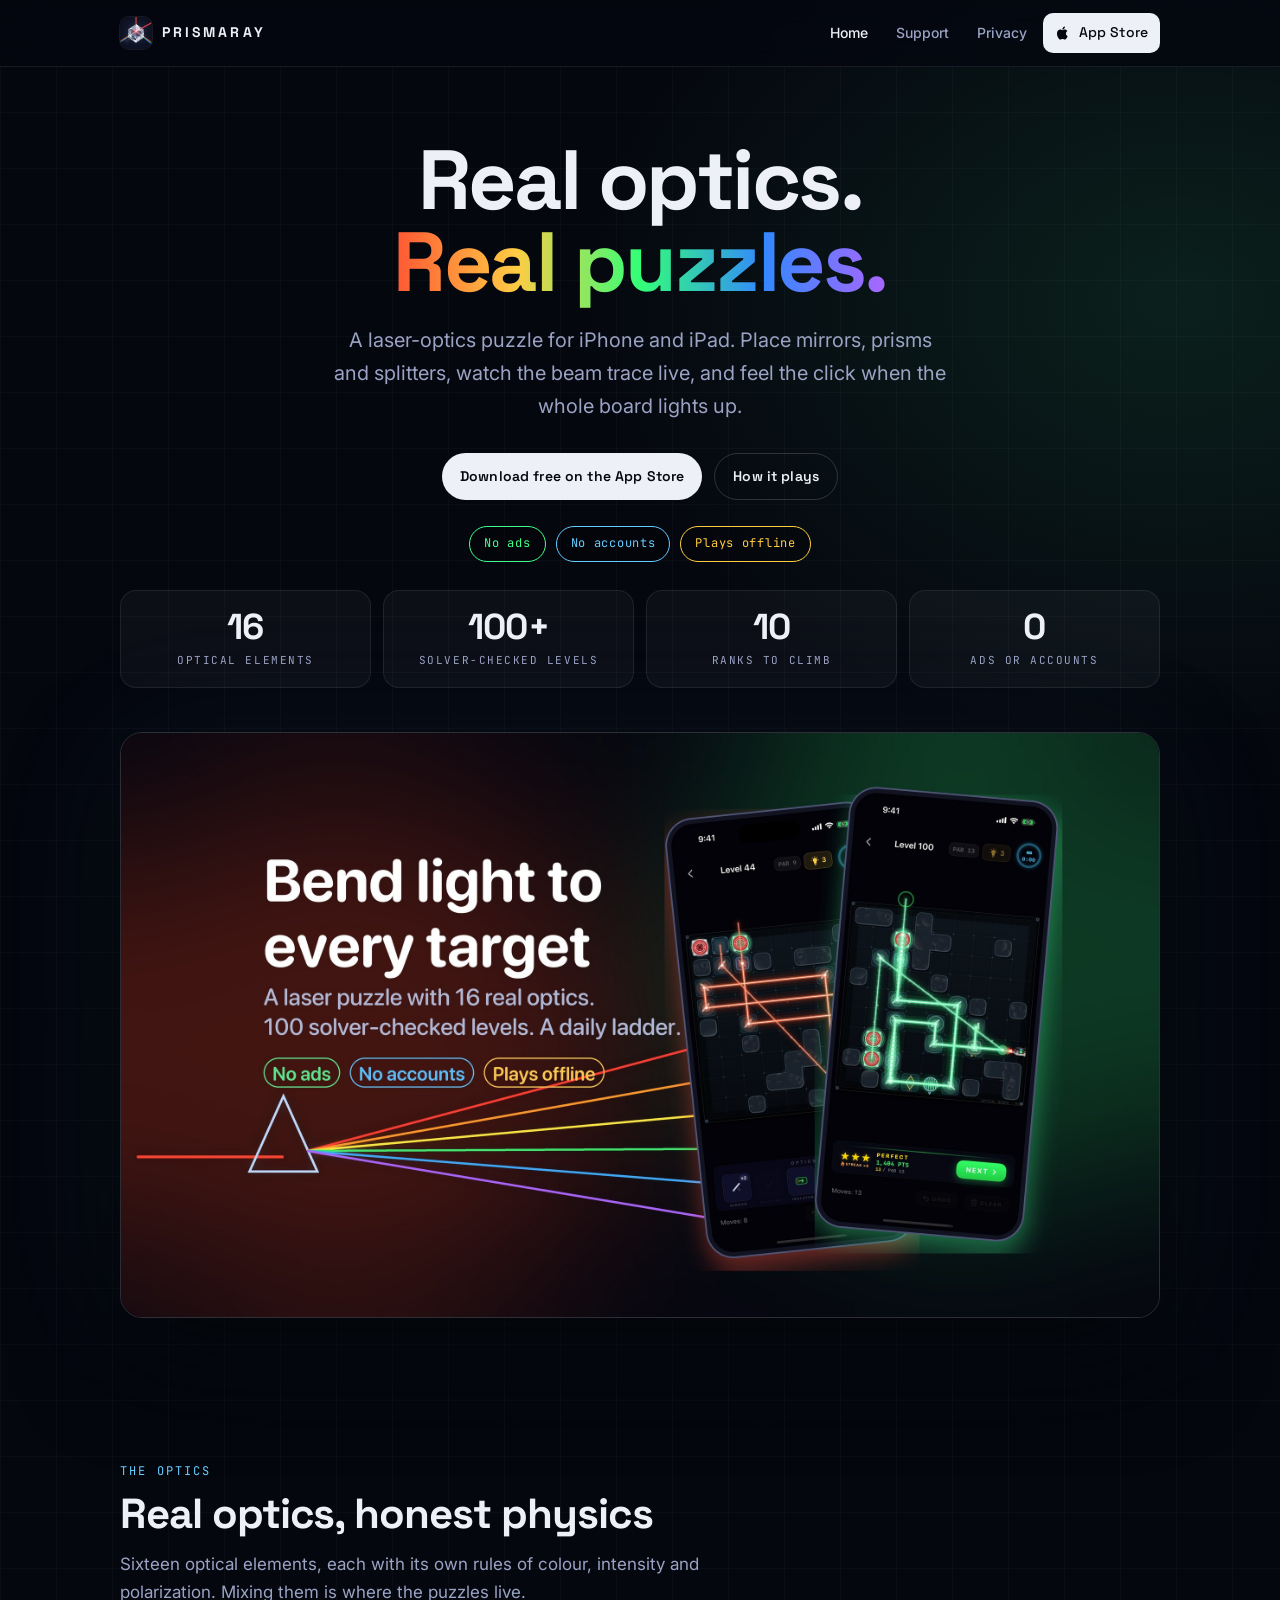
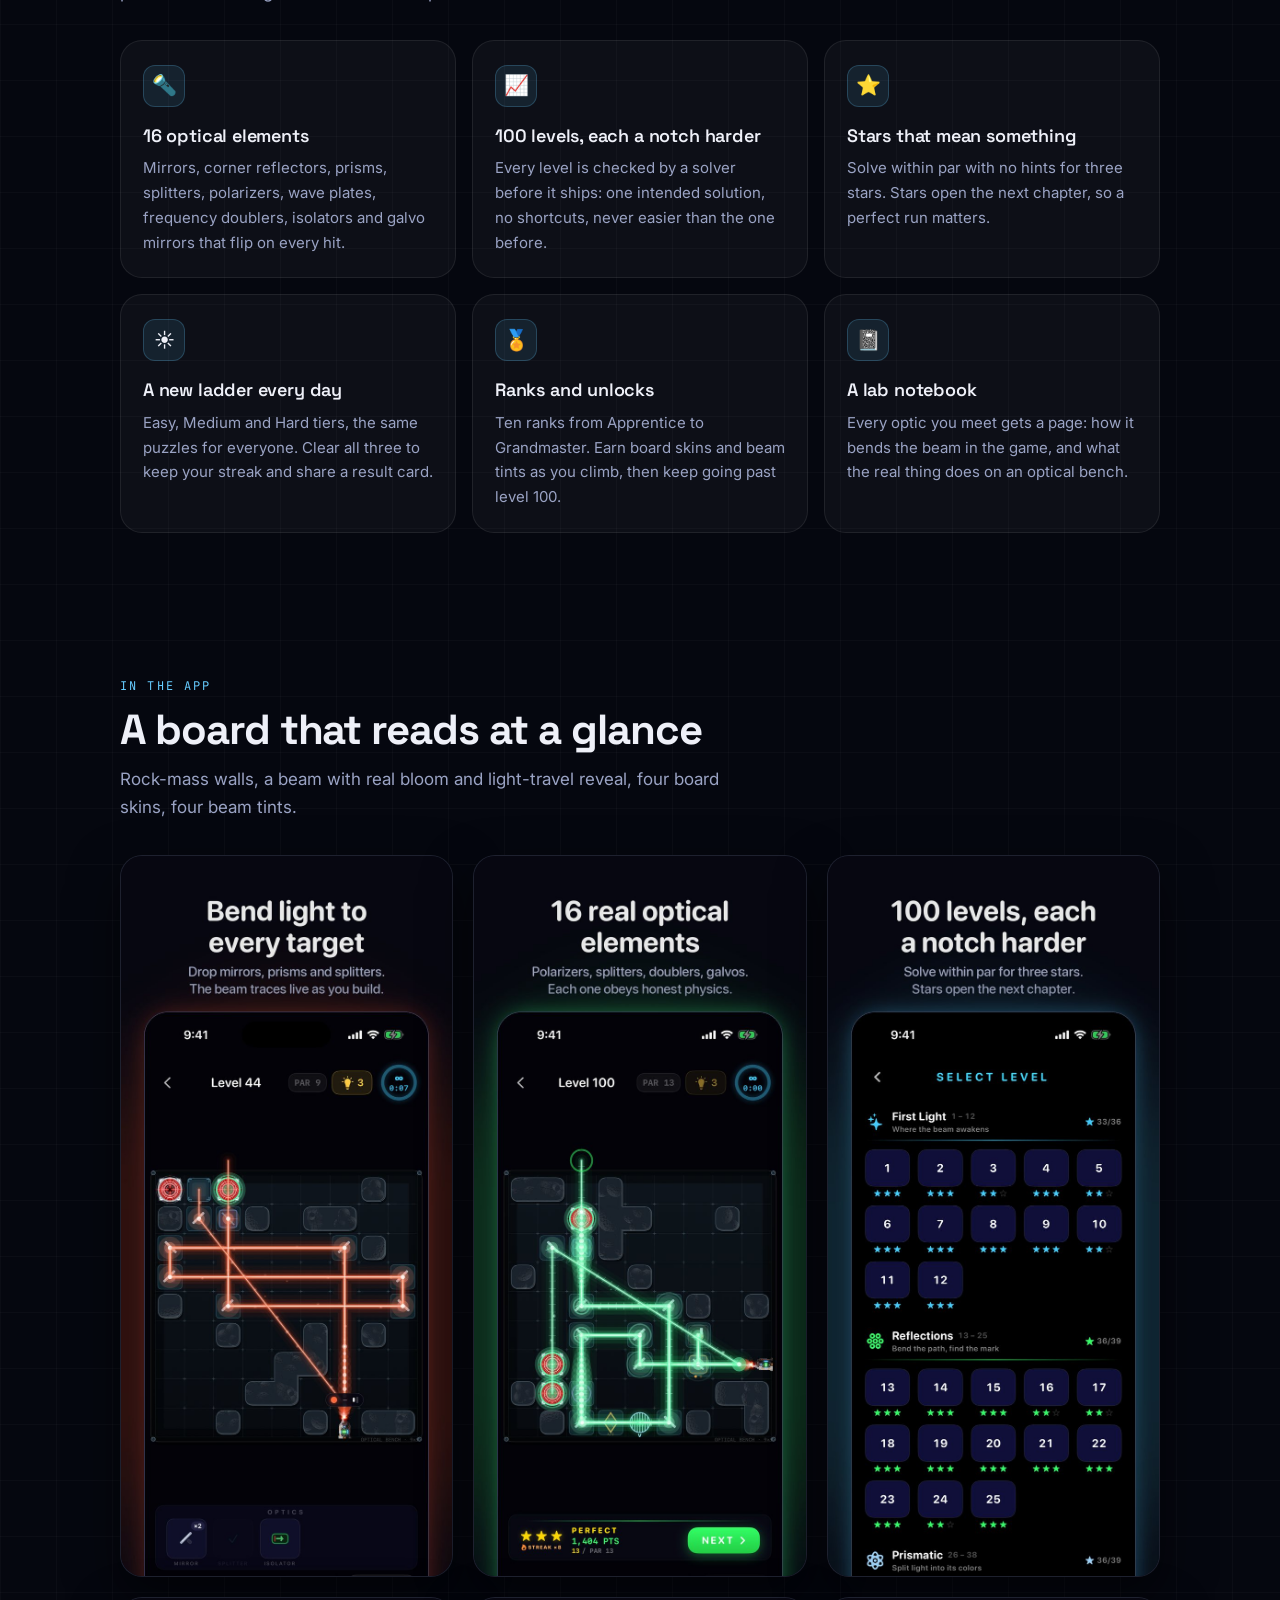
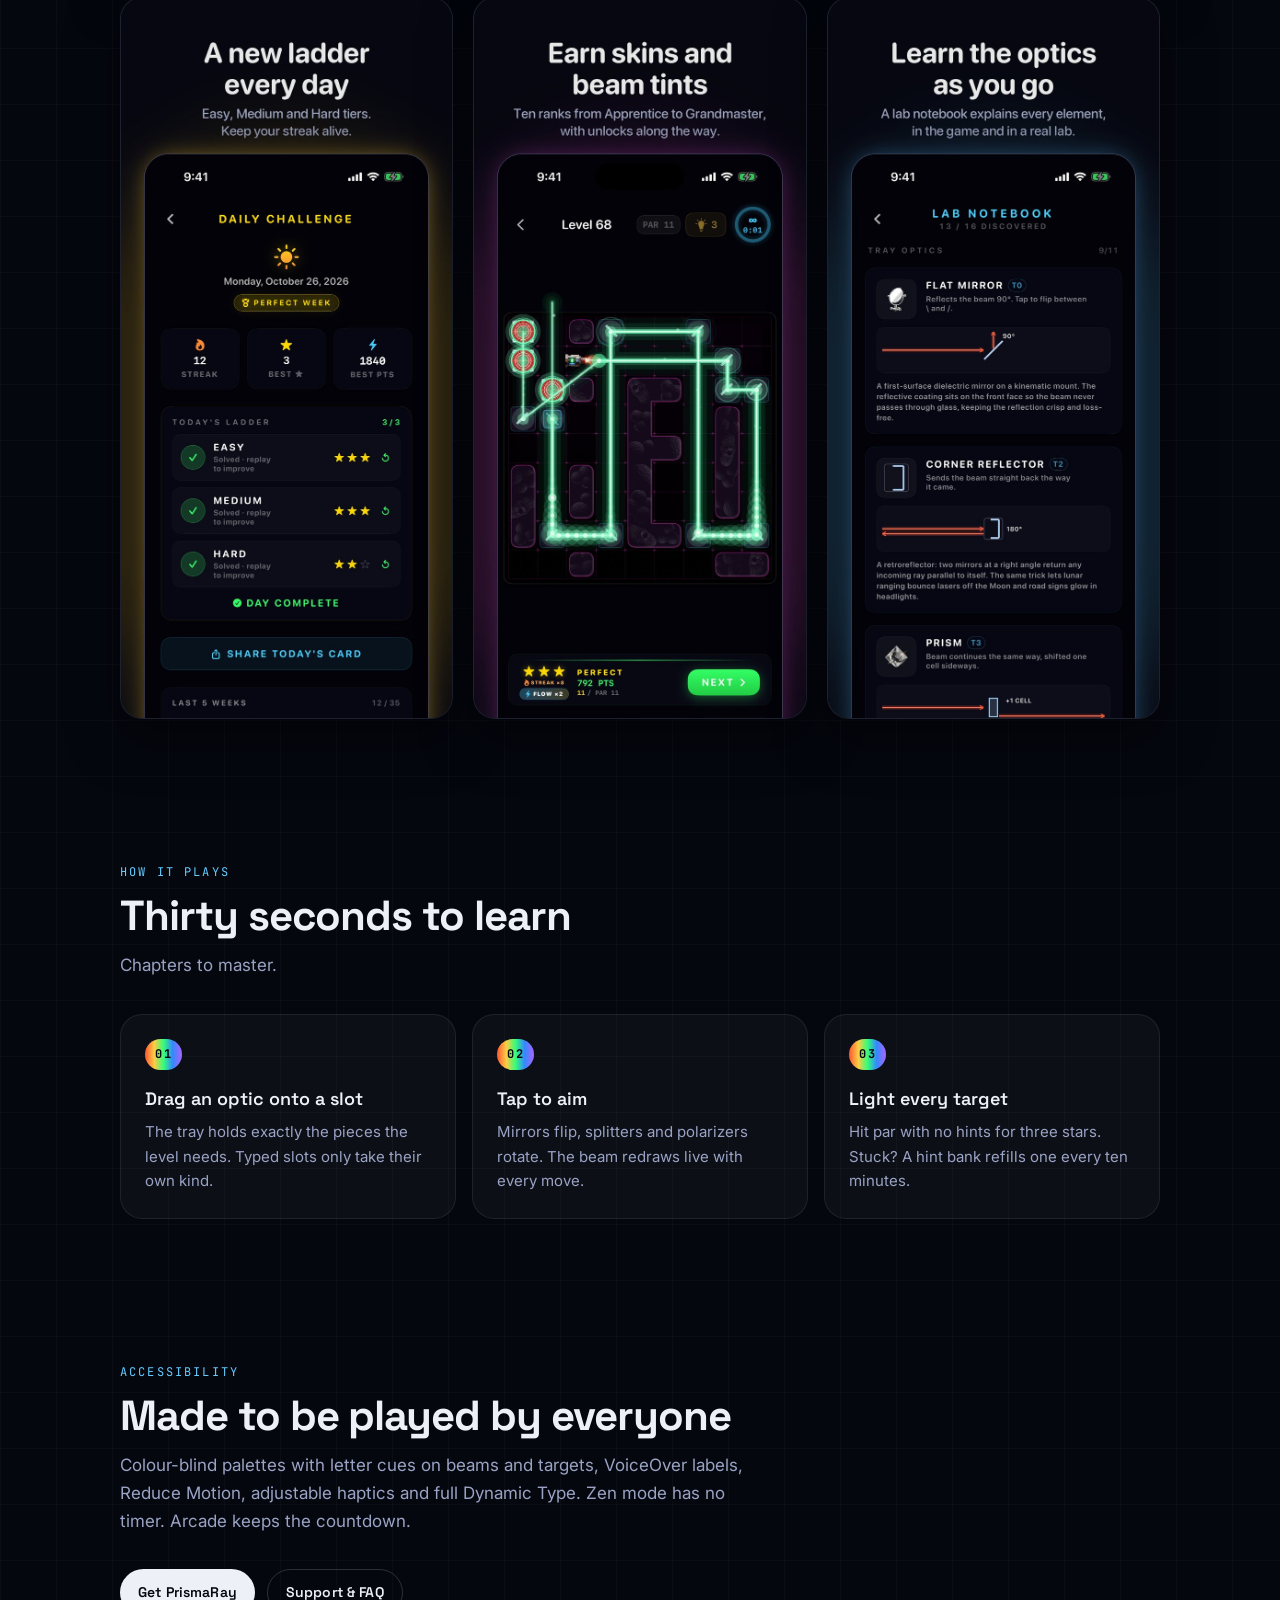
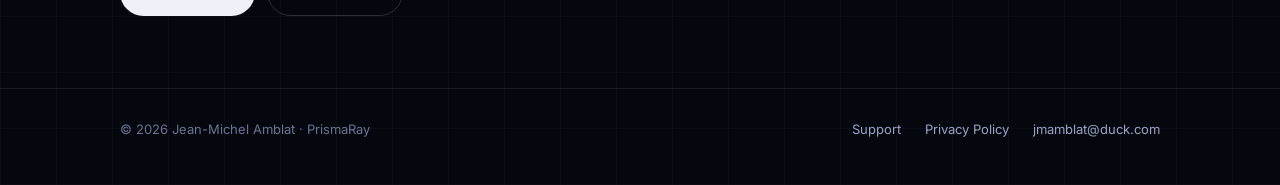
==== commit 711c60db: "App Store buttons: rainbow halo and sheen on hover, press scale, pulse ring on click Co-Authored-By:" ====
--- a/index.html
+++ b/index.html
@@ -15,7 +15,7 @@
 <link rel="preconnect" href="https://fonts.googleapis.com">
 <link rel="preconnect" href="https://fonts.gstatic.com" crossorigin>
 <link href="https://fonts.googleapis.com/css2?family=Inter:wght@400;500;600&family=Space+Grotesk:wght@500;600;700&family=JetBrains+Mono:wght@500;700&display=swap" rel="stylesheet">
-<link rel="stylesheet" href="style.css?v=6">
+<link rel="stylesheet" href="style.css?v=9">
 </head>
 <body>
 <header class="nav">
@@ -25,7 +25,7 @@
       <a href="index.html" class="active hide-sm">Home</a>
       <a href="support.html">Support</a>
       <a href="privacy-policy.html" class="hide-sm">Privacy</a>
-      <a class="btn" href="https://apps.apple.com/us/app/prismaray/id6781785309" rel="noopener">
+      <a class="btn store" href="https://apps.apple.com/us/app/prismaray/id6781785309" rel="noopener">
         <svg viewBox="0 0 24 24" aria-hidden="true"><path d="M16.37 12.6c0-2.5 2.05-3.7 2.14-3.76-1.17-1.7-2.98-1.94-3.62-1.97-1.54-.16-3 .9-3.78.9-.78 0-1.98-.88-3.26-.86-1.68.03-3.22.98-4.08 2.48-1.74 3.02-.45 7.48 1.25 9.93.83 1.2 1.82 2.54 3.12 2.5 1.25-.05 1.73-.81 3.24-.81 1.52 0 1.94.81 3.27.78 1.35-.02 2.2-1.22 3.02-2.42.95-1.39 1.34-2.74 1.36-2.81-.03-.01-2.62-1-2.66-3.96zM13.9 5.25c.69-.83 1.15-1.99 1.02-3.15-.99.04-2.19.66-2.9 1.49-.64.74-1.2 1.92-1.05 3.05 1.1.09 2.24-.56 2.93-1.39z"/></svg>
         App Store
       </a>
@@ -38,7 +38,7 @@
     <h1>Real optics.<br><span>Real puzzles.</span></h1>
     <p>A laser-optics puzzle for iPhone and iPad. Place mirrors, prisms and splitters, watch the beam trace live, and feel the click when the whole board lights up.</p>
     <div class="cta">
-      <a class="btn" href="https://apps.apple.com/us/app/prismaray/id6781785309" rel="noopener">Download free on the App Store</a>
+      <a class="btn store" href="https://apps.apple.com/us/app/prismaray/id6781785309" rel="noopener">Download free on the App Store</a>
       <a class="btn ghost" href="#how">How it plays</a>
     </div>
     <div class="pills">
@@ -97,7 +97,7 @@
     <h2>Made to be played by everyone</h2>
     <p class="lead">Colour-blind palettes with letter cues on beams and targets, VoiceOver labels, Reduce Motion, adjustable haptics and full Dynamic Type. Zen mode has no timer. Arcade keeps the countdown.</p>
     <div class="cta" style="display:flex;gap:12px;flex-wrap:wrap">
-      <a class="btn" href="https://apps.apple.com/us/app/prismaray/id6781785309" rel="noopener">Get PrismaRay</a>
+      <a class="btn store" href="https://apps.apple.com/us/app/prismaray/id6781785309" rel="noopener">Get PrismaRay</a>
       <a class="btn ghost" href="support.html">Support &amp; FAQ</a>
     </div>
   </section>
@@ -112,5 +112,16 @@
     <a href="mailto:jmamblat@duck.com">jmamblat@duck.com</a>
   </div>
 </footer>
+<script>
+  // App Store button: play the pulse ring, then follow the link.
+  document.querySelectorAll('.btn.store').forEach(function (b) {
+    b.addEventListener('click', function (e) {
+      if (window.matchMedia('(prefers-reduced-motion: reduce)').matches || e.metaKey || e.ctrlKey || e.shiftKey || e.button !== 0) return;
+      e.preventDefault();
+      b.classList.remove('pulse'); void b.offsetWidth; b.classList.add('pulse');
+      setTimeout(function () { window.location.href = b.href; }, 380);
+    });
+  });
+</script>
 </body>
 </html>
--- a/style.css
+++ b/style.css
@@ -105,7 +105,7 @@
 .step h3 { margin: 0 0 6px; font-size: 18px; font-weight: 600; } .step p { margin: 0; color: var(--muted); font-size: 15px; }
 
 /* Docs pages */
-.doc { padding: 64px 0 88px; max-width: 760px; }
+.doc { padding: 64px 20px 88px; max-width: 800px; }
 .doc h1 { font-size: clamp(34px, 5vw, 48px); letter-spacing: -.03em; margin: 0 0 8px; }
 .doc .sub { font-family: var(--mono); color: var(--muted); font-size: 12px; letter-spacing: .1em; text-transform: uppercase; margin-bottom: 30px; }
 .doc h2 { font-size: 24px; margin: 44px 0 12px; }
@@ -129,3 +129,40 @@
   .hero { padding-top: 52px; } section.wrap { padding: 52px 20px; }
   .stats { grid-template-columns: repeat(2, 1fr); }
 }
+
+/* Doc page hero + art */
+.doc-hero { display: grid; grid-template-columns: 1.1fr .9fr; gap: 32px; align-items: center; margin-bottom: 36px; }
+.doc-hero h1 { margin-bottom: 8px; }
+.doc-hero .sub { margin-bottom: 16px; }
+.doc-hero .callout { margin-top: 8px; }
+.doc-art { border-radius: var(--radius); border: 1px solid var(--border); background: var(--bg-2); overflow: hidden;
+  box-shadow: 0 30px 70px rgba(0,0,0,.55); }
+.doc-art svg { display: block; width: 100%; height: auto; }
+.doc .shots.two { grid-template-columns: repeat(2, 1fr); margin: 20px 0 8px; }
+.zeros { display: grid; grid-template-columns: repeat(3, 1fr); gap: 12px; margin: 24px 0 8px; }
+.zeros .stat b { font-size: 34px; }
+@media (max-width: 760px) { .doc-hero { grid-template-columns: 1fr; } .zeros { grid-template-columns: repeat(3, 1fr); gap: 8px; } .zeros .stat b { font-size: 26px; } }
+
+/* Decorative page background art (privacy) */
+body.has-bg-art { position: relative; overflow-x: hidden; }
+.bg-art { position: absolute; inset: 0; z-index: 0; pointer-events: none; overflow: hidden; }
+.bg-art svg { position: absolute; right: -8vw; top: 120px; width: 62vw; max-width: 880px; height: auto; opacity: .22; }
+.bg-art .glyph { position: absolute; width: 42px; height: 42px; opacity: .12; }
+body.has-bg-art > :not(.bg-art) { position: relative; z-index: 1; }
+@media (max-width: 760px) { .bg-art svg { right: -30vw; top: 80px; width: 120vw; opacity: .12; } }
+
+/* App Store button: halo + sheen on hover, press + pulse ring on click */
+.btn.store { position: relative; isolation: isolate;
+  background: linear-gradient(115deg, transparent 38%, rgba(102,204,255,.55) 50%, transparent 62%) no-repeat -150% 0 / 250% 100%, var(--text);
+  transition: transform .15s cubic-bezier(.2,.8,.2,1), box-shadow .2s; }
+.btn.store::before { content: ""; position: absolute; inset: -3px; border-radius: inherit; background: var(--rainbow);
+  filter: blur(10px); opacity: 0; z-index: -1; transition: opacity .25s; }
+.btn.store:hover { background-color: #fff; animation: sheen .9s ease forwards; box-shadow: 0 10px 30px rgba(102,204,255,.22); }
+.btn.store:hover::before { opacity: .85; }
+.btn.store:active { transform: scale(.94); }
+.btn.store.pulse { animation: pop .42s cubic-bezier(.2,.8,.2,1); }
+.btn.store.pulse::before { opacity: 1; filter: blur(2px); animation: ring .42s ease-out forwards; }
+@keyframes sheen { to { background-position: 150% 0, 0 0; } }
+@keyframes pop { 0% { transform: scale(1); } 35% { transform: scale(.9); } 100% { transform: scale(1.04); } }
+@keyframes ring { 0% { inset: -3px; opacity: 1; } 100% { inset: -22px; opacity: 0; } }
+@media (prefers-reduced-motion: reduce) { .btn.store, .btn.store::before, .btn.store:hover { animation: none !important; transition: none; } }
